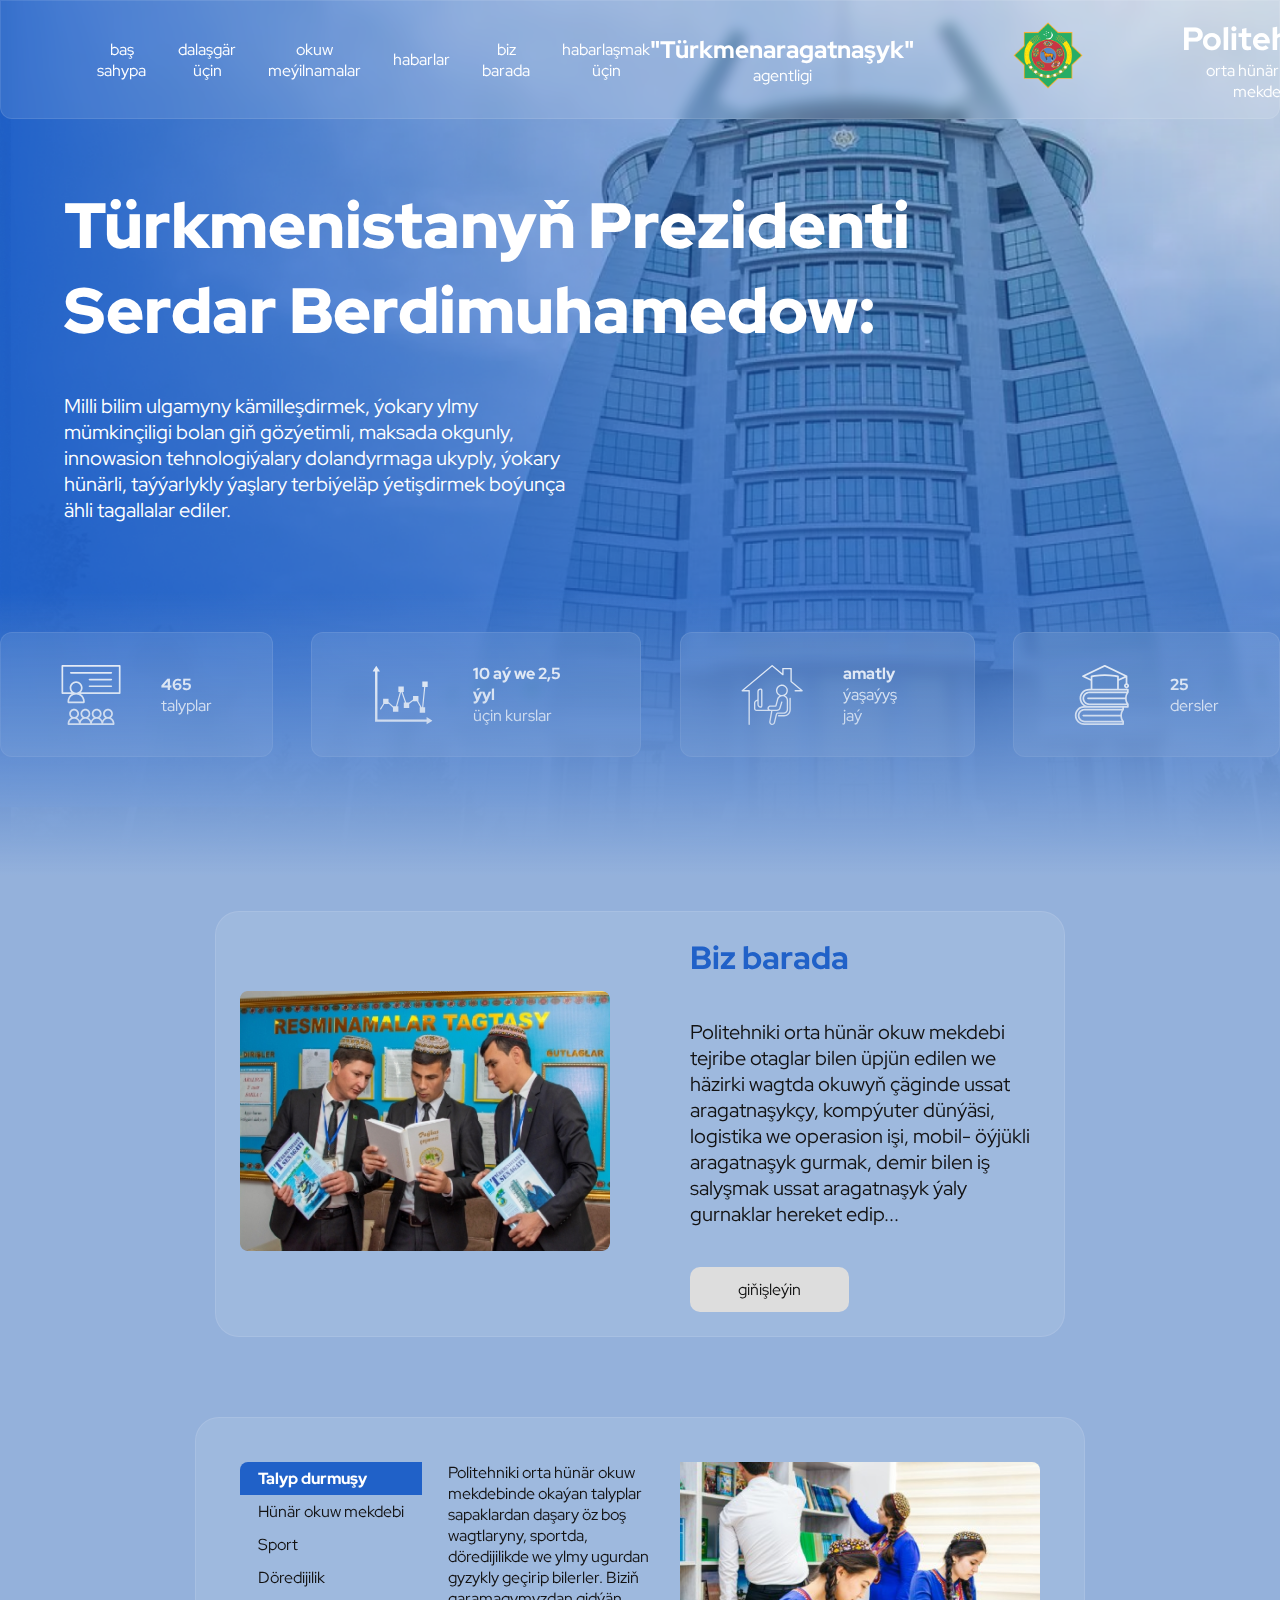
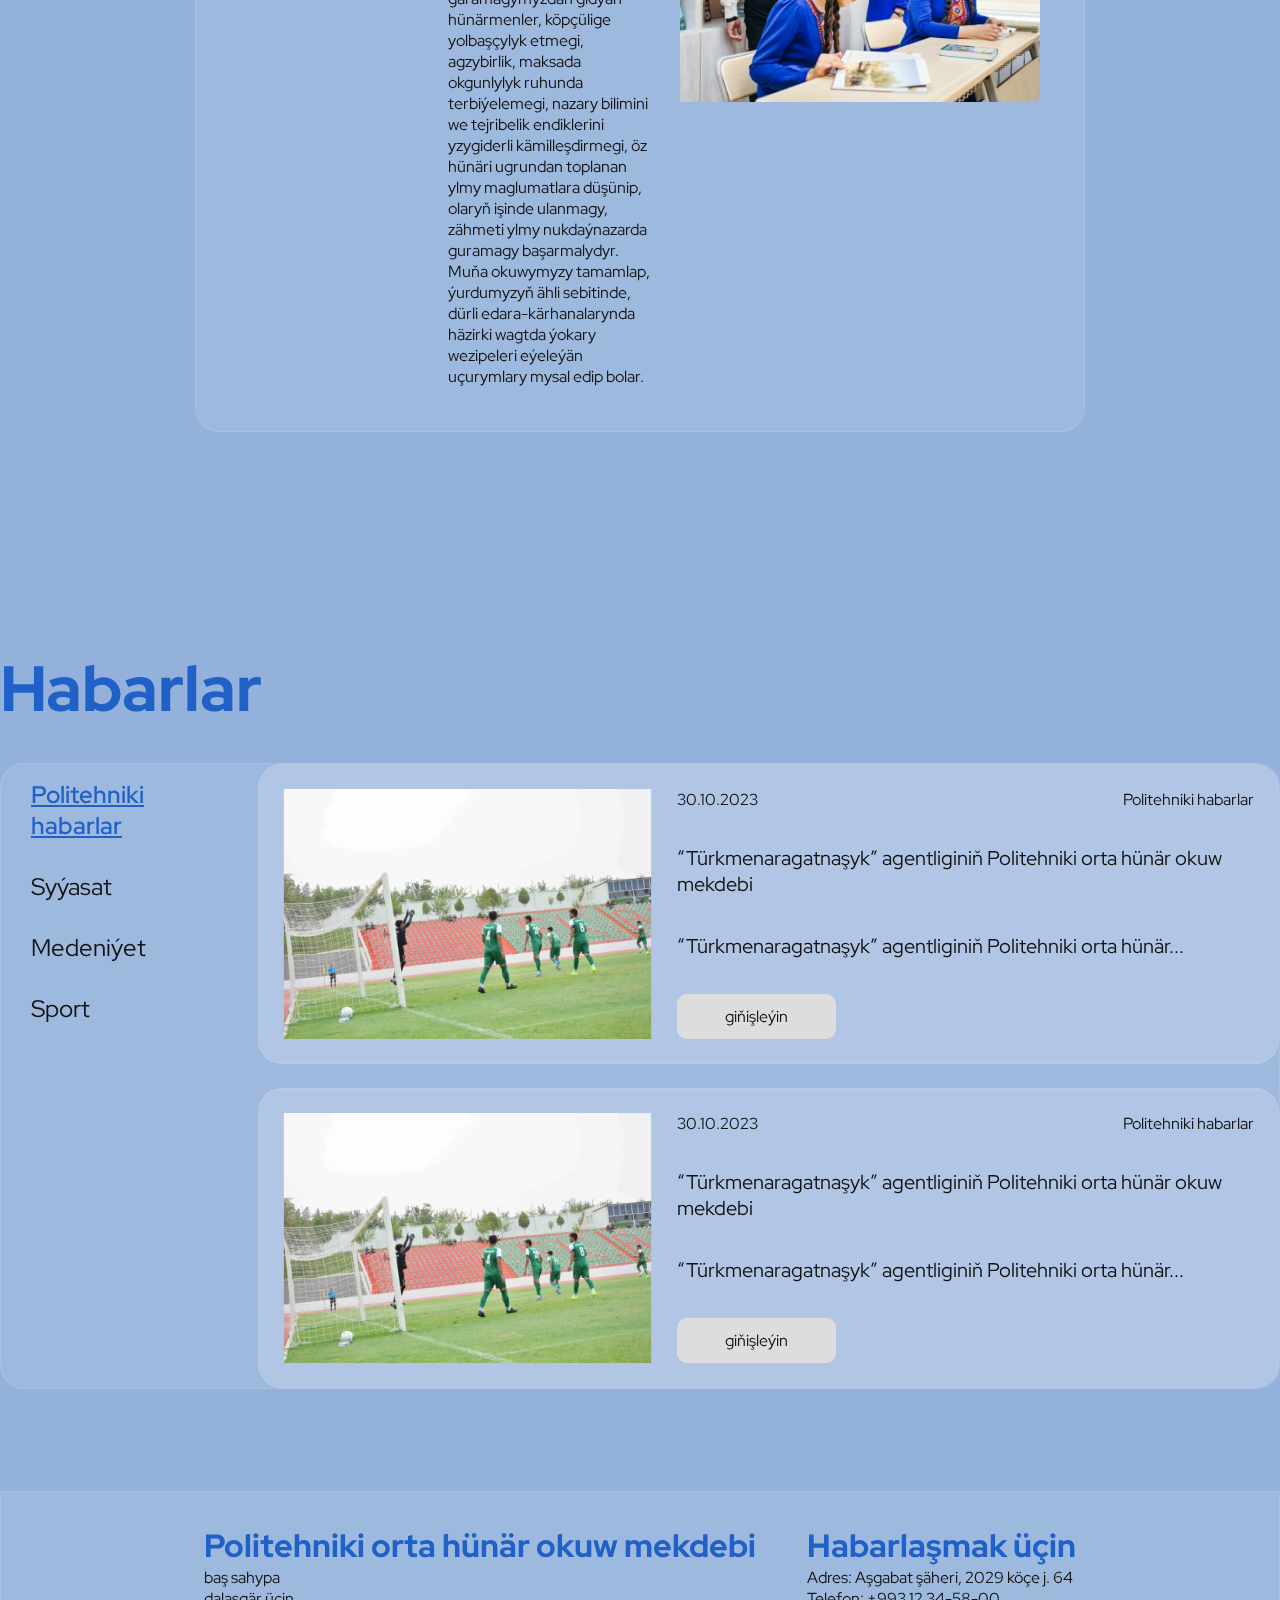
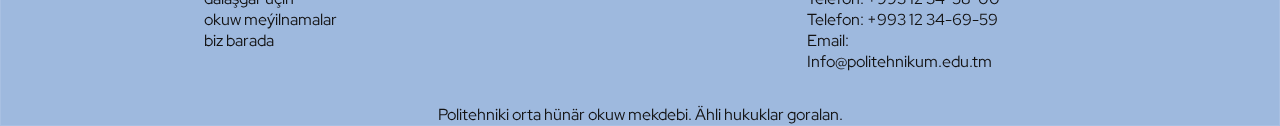
==== index.html @ 65b20e14 "initial commmit" ====
<!DOCTYPE html>
<html lang="en">
<head>
    <meta charset="UTF-8">
    <meta name="viewport" content="width=device-width, initial-scale=1.0">
    <title>Home | Politehnik orta okuw mekdebi</title>
    <link rel="stylesheet" href="style.css">
</head>
<body>
    <header>
        <nav>
            <ul class="navlist">
                <li class="navlist-item"><a href="index.html">BAŞ SAHYPA</a></li>
                <li class="navlist-item"><a href="abiturientlar.html">DALAŞGÄR ÜÇIN</a></li>
                <li class="navlist-item"><a href="meyilnamalar.html">OKUW MEÝILNAMALAR</a></li>
                <li class="navlist-item"><a href="habarlar.html">HABARLAR</a></li>
                <li class="navlist-item"><a href="about.html">BIZ BARADA</a></li>
                <li class="navlist-item"><a href="contacts.html">HABARLAŞMAK ÜÇIN</a></li>
            </ul>

            <div class="logo">
                <div class="logo-item">
                    <h2>"Türkmenaragatnaşyk"</h2>
                    <p>agentligi</p>
                </div>
                <div class="logo-item">
                    <img src="img/gerb.png" alt="">
                </div>
                <div class="logo-item">
                        <h1>Politehniki</h1>
                        <p>orta hünär okuw mekdebi</p>
                </div>
            </div>
        </nav>

        <head>
            <div class="content">
                <h1><b>Türkmenistanyň Prezidenti
                    <br>
                    Serdar Berdimuhamedow:</b>
                </h1>
                <p>
                    Milli bilim ulgamyny kämilleşdirmek, ýokary ylmy
                    mümkinçiligi bolan giň gözýetimli, maksada okgunly,
                    innowasion tehnologiýalary dolandyrmaga ukyply, ýokary
                    hünärli, taýýarlykly ýaşlary terbiýeläp ýetişdirmek boýunça
                    ähli tagallalar ediler.
                </p>
            </div>
        </head>

        <section class="some-info">
            <div class="section-items">
                <div class="info-item">
                    <img src="img/education-learning-icon.svg" alt="">
                    <p><b>465</b>
                        <br>
                    talyplar
                    </p>
                </div>
                <div class="info-item">
                    <img src="img/education-chart-icon.svg" alt="">
                    <p><b>10 aý we 2,5 ýyl</b>
                        <br>
                    üçin kurslar
                    </p>
                </div>
                <div class="info-item">
                    <img src="img/homeedu-icon.svg" alt="">
                    <p><b>amatly</b>
                        <br>
                        ýaşaýyş jaý
                    </p>
                </div>
                <div class="info-item">
                    <img src="img/books-icon.svg" alt="">
                    <p><b>25</b>
                        <br>
                        dersler
                    </p>
                </div>
            </div>
        </section>
        
        <div class="transition">

        </div>
    </header>

    <main>
        <div class="container about">
            <div class="slider">
                <img src="img/main/about-slider/about-img.png" alt="">
            </div>

            <div class="about-content">
                <h1>Biz barada</h1>
                <p>Politehniki orta hünär okuw mekdebi tejribe otaglar bilen üpjün edilen we häzirki wagtda okuwyň çäginde ussat aragatnaşykçy, kompýuter dünýäsi, logistika we operasion işi, mobil- öýjükli aragatnaşyk gurmak, demir bilen iş salyşmak ussat aragatnaşyk ýaly gurnaklar hereket edip...</p>
                <a href="about.html" class="btn">giňişleýin</a>
            </div>
        </div>

        <div class="container">
            <div class="container-content">
                <ul class="list">
                    <li class="list-item selected">Talyp durmuşy</li>
                    <li class="list-item">Hünär okuw mekdebi</li>
                    <li class="list-item">Sport</li>
                    <li class="list-item">Döredijilik</li>
                </ul>
                <p>
                    Politehniki orta hünär okuw mekdebinde okaýan talyplar sapaklardan daşary öz boş wagtlaryny, sportda, döredijilikde we ylmy ugurdan gyzykly geçirip bilerler. Biziň garamagymyzdan gidýän hünärmenler, köpçülige yolbaşçylyk etmegi, agzybirlik, maksada okgunlylyk ruhunda terbiýelemegi, nazary bilimini we tejribelik endiklerini yzygiderli kämilleşdirmegi, öz hünäri ugrundan toplanan ylmy maglumatlara düşünip, olaryň işinde ulanmagy, zähmeti ylmy nukdaýnazarda guramagy başarmalydyr. Muňa okuwymyzy tamamlap, ýurdumyzyň ähli sebitinde, dürli edara-kärhanalarynda häzirki wagtda ýokary wezipeleri eýeleýän uçurymlary mysal edip bolar.
                </p>
                <div class="slider">
                    <img src="img/main/img.png" alt="">
                </div>
            </div>
        </div>

        <div class="news">
            <h1>Habarlar</h1>
            <div class="news-container">
                <ul class="news-list">
                    <li class="news-list-item selected">Politehniki habarlar</li>
                    <li class="news-list-item">Syýasat</li>
                    <li class="news-list-item">Medeniýet</li>
                    <li class="news-list-item">Sport</li>
                </ul>
                <div class="last-news">
                    <div class="news-item">
                        <div class="inside-news-item">
                            <img src="img/main/news/turkmenaragatnasyk-agentliginin-politehniki-orta-hunar-okuw-mekdebi.jpg" alt="">
                            <div class="news-content">
                                <div class="subtitle">
                                    <p>30.10.2023</p>
                                    <p>Politehniki habarlar</p>
                                </div>
                                <p>“Türkmenaragatnaşyk” agentliginiň Politehniki
                                    orta hünär okuw mekdebi</p>
                                <p>“Türkmenaragatnaşyk” agentliginiň Politehniki orta hünär...</p>
                                <a href="habarlar.html" class="btn">giňişleýin</a>
                            </div>
                        </div>
                    </div>

                    <div class="news-item">
                        <div class="inside-news-item">
                            <img src="img/main/news/turkmenaragatnasyk-agentliginin-politehniki-orta-hunar-okuw-mekdebi.jpg" alt="">
                            <div class="news-content">
                                <div class="subtitle">
                                    <p>30.10.2023</p>
                                    <p>Politehniki habarlar</p>
                                </div>
                                <p>“Türkmenaragatnaşyk” agentliginiň Politehniki
                                    orta hünär okuw mekdebi</p>
                                <p>“Türkmenaragatnaşyk” agentliginiň Politehniki orta hünär...</p>
                                <a href="habarlar.html" class="btn">giňişleýin</a>
                            </div>
                        </div>
                    </div>
                </div>
            </div>
        </div>
    </main>

    <footer class="footer">
        <div class="footer-columns">
            <div class="column">
                <h1>Politehniki orta hünär okuw mekdebi</h1>
                <ul class="footer-list">
                    <li class="footer-list-item"><a href="index.html">Baş sahypa</a></li>
                    <li class="footer-list-item"><a href="abiturientlar.html">Dalaşgär üçin</a></li>
                    <li class="footer-list-item"><a href="meyilnamalar.html">Okuw meýilnamalar</a></li>
                    <li class="footer-list-item"><a href="about.html">Biz barada</a></li>
                </ul>
            </div>

            <div class="column">
                <h1>Habarlaşmak üçin</h1>
                <ul class="footer-list">
                    <li class="footer-list-item">Adres: Aşgabat şäheri, 2029 köçe j. 64</li>
                    <li class="footer-list-item">Telefon: +993 12 34-58-00</li>
                    <li class="footer-list-item">Telefon: +993 12 34-69-59</li>
                    <li class="footer-list-item">Email: </li>
                    <li class="footer-list-item">Info@politehnikum.edu.tm</li>
                </ul>
            </div>
        </div>
        <section class="bottom"><p>Politehniki orta hünär okuw mekdebi. Ähli hukuklar goralan.</p></section>
    </footer>
</body>
</html>
---- style.css ----
@font-face {
   font-family: 'Red Hat Display';
   src: url(font/RedHatDisplay-VariableFont_wght.ttf);
}

:root {
    /* colors */
    --blue: #2061C8;
    --dark: #121212;

    --border-rad: 8px;
    /* transition */
    --trnz: .2s;
    /* box-shadow */
    --shadow: 0 0 10px 0 rgba(0, 0, 0, 0.25);
    /* container settings*/
    --border: 1px solid rgba(255, 255, 255, 0.10);
    --bg-color: rgba(255, 255, 255, 0.10);
    --bd-filter: blur(6.199999809265137px);
    
}

* {
    margin: 0;
    padding: 0;
    box-sizing: border-box;
    font-family: 'Red Hat Display';
    color: #fff;
}

body {
    background: linear-gradient(180deg, #2061C8 34.38%, #94B1DB 66.67%);;
}

header {
    background-image: url('img/bg.png');
    background-repeat: no-repeat;
    background-position: 105% -5%;
    background-size: contain;
    position: relative;
}

.transition {
    top: 80%;
    width: 100%;
    height: 12vw;
}

header::after {
    content: "";
    position: absolute;
    bottom: 0;
    width: 100%;
    height: 20rem;
    background: linear-gradient(180deg, rgba(18, 86, 195, 0), #94B1DB 88.85%);
}

/* NAV */
nav {
    text-align: center;
    padding: 0 4rem;

    display: flex;
    justify-content: space-between;

    border-radius: 0px 0px 12px 12px;
    border: var(--border);
    background: var(--bg-color);
    backdrop-filter: var(--bd-filter);
}

.navlist {
    list-style: none;
    display: inherit;
    align-items: center;
}

.navlist-item {
    margin-left: 2rem;
}

a {
    text-align: left;
    text-decoration: none;
    text-transform: lowercase;
    font-size: 1rem;
}

.logo {
    padding: 1rem 0;
    display: inherit;
    align-items: center;
    gap: 7.5vw;
}

.logo-item > img {
    width: 76px;
    height: 76px;
}

.logo-item > p {
    font-size: 1rem;
}

.logo-item > h1 {
    font-size: 2rem;
}

.logo-item > h2 {
    font-size: 1.5rem;
}

/* HEAD */
.content {
    margin-top: 4rem;
    padding: 0 4rem;
}

.content > h1 {
    font-size: 4rem;
}


.content > p {
    font-size: 1.25rem;
    margin-top: 2.5rem;
    max-width: 31.5rem;
}

/* HEAD SECTION */
.some-info {
    margin-top: clamp(1rem, 10 * (1vw + 1vh) / 2, 16.5rem);
}

.section-items {
    align-self: center;
    display: flex;
    margin: 0 auto;
    gap: 3vw;
    max-width: fit-content;
}

.info-item {
    display: flex;

    padding: 30px 60px;
    justify-content: center;
    align-items: center;
    gap: 2.5rem;

    border-radius: 12px;
    border: var(--border);
    background: var(--bg-color);
    backdrop-filter: var(--bd-filter);
}

/* MAIN */
main * {
    color: var(--dark);
}
main {
    display: flex;

    flex-direction: column;
    align-items: center;

    background-color: #94B1DB;
}
main > img {
    max-width: 360px;
    border-radius: var(--border-rad);
}

/* container settings */

.container {
    box-sizing: content-box;
    display: flex;
    padding: 2.75rem;
    border-radius: 24px;
    border: var(--border);
    background: var(--bg-color);
    backdrop-filter: var(--bd-filter);
    margin: 5em auto;
    max-width: 62.5vw;
}

.container.about {
    gap: 5rem;
}

.about-content {
    display: flex;
    flex-direction: column;
    justify-content: space-between;
}

.about-content > h1{
    font-size: 2rem;
    font-weight: bold;

    color: var(--blue);
}

.about-content > p {
    font-size: 1.25rem;
}

.btn {
    padding: 0.75rem 3rem;
    color: var(--dark);
    background-color: #DDDDDD;
    max-width: max-content;
    border-radius: 10px;
    transition: var(--trnz);
}

.btn:hover {
    background-color: #fff;
    box-shadow: var(--shadow);
}

.btn:active {
    box-shadow: var(--shadow) inset;
}

.container-content {
    display: flex;
    gap: 2vw;
}

.list {
    list-style: none;
    border-radius: var(--border-rad);
}

.list-item {
    padding: .375rem 1.125rem;
    text-wrap: nowrap;
    transition: var(--trnz);
    cursor: pointer;
}

.list-item:hover {
    background-color: hsla(0, 0%, 100%, 0.2);
}

.list-item:first-child {
    border-radius: var(--border-rad) 0 0 0;
}

.list-item.selected {
    color: #fff;
    background-color: var(--blue);
    font-weight: 700;
}

.slider > img {
    border-radius: 0 var(--border-rad) var(--border-rad) 0;
}

/* NEWS */
.news {
    margin-top: 10.5vw;
}

.news > h1 {
    font-size: 4rem;
    font-weight: 700;
    color: var(--blue);
}

.news-container {
    margin-top: 2rem;
    display: flex;

    border-radius: 24px;
    border: var(--border);
    background: var(--bg-color);
    backdrop-filter: var(--bd-filter);
}

.news-list {
    list-style: none;
}

.news-list-item {
    font-size: 1.5rem;
    padding: 15px 30px;
    transition: var(--trnz);
    cursor: pointer;
}

.news-item:first-child {
    margin-bottom: 1.5rem;
}

.news-list-item:hover {
    font-weight: 500;
    text-decoration: underline;
}

.news-list-item.selected {
    font-weight: 600;
    color: var(--blue);
    text-decoration: underline;
}

.inside-news-item {
    display: flex;
    padding: 1.5rem;
    gap: 2vw;

    border-radius: 24px;
    border: var(--border);
    background: var(--bg-color);
    backdrop-filter: var(--bd-filter);
}

.news-content {
    display: flex;
    flex-direction: column;
    justify-content: space-between;
    font-size: 1.25rem;
}

.subtitle {
    font-size: 1rem;
    display: flex;
    justify-content: space-between;
}

/* FOOTER */
.footer {
    color: var(--dark);
    margin-top: 8vw;
    display: flex;
    flex-direction: column;

    background: var(--bg-color);
    border: var(--border);
    backdrop-filter: var(--bd-filter);
}

.footer-columns {
    align-self: center;
    display: flex;
    margin: 2rem auto;
    gap: 4vw;
}

.footer-columns > .column > h1 {
    color: var(--blue);
    font-size: 2rem;
    font-weight: bold;
}

.footer-list {
    list-style: none;
}

.footer-list-item > a:hover {
    font-weight: bold;
    color: #fff;
}

.footer-list-item, .footer-list-item > a {
    color: var(--dark);
}

.bottom {
    align-self: center;
}

.bottom > p {
    color: var(--dark);
}

/* mutual settings */
main > h1 {
    margin-top: 8rem;

    font-size: 2rem;
    font-weight: bold;
    color: var(--blue);
}

main > .content {
    display: flex;
    padding: 0;
    justify-content: space-between;
    gap: 14.7vw;
    margin: 4rem;
}


/* fast link */
.fast-links {
    padding: 10px;
    height: fit-content;

    background: var(--bg-color);
    border: var(--border);
    backdrop-filter: var(--bd-filter);
    border-radius: 12px;
}

.fast-links > .list > .list-item:first-child {
    border-radius: var(--border-rad) var(--border-rad) 0 0;
}

.fast-links > .list > .list-item:last-child {
    border-radius: 0 0 var(--border-rad) var(--border-rad);
}

/* info */
.info {
    display: flex;
    flex-direction: column;
    gap: 2.5rem;
}

.info > .container {
    margin: 0;
    flex-direction: column;
    gap: 1.5rem;
}

.container > h2 {
    font-size: 2rem;
    font-weight: 700;
}

.container > h3 {
    font-size: 1.25rem;
    font-weight: 700;
}

.container > p {
    font-size: 1.25rem;
}

.content-list {
    display: flex;
    flex-direction: column;
    gap: 1.25rem;
}

.content-list > li {
    margin-left: 3rem;
}

/* MEYILNAMA */
.meyilnama.container {
    max-width: 93.3vw;
    gap: 2vw;
    margin: 4rem 4rem 0;
}

section.container {
    padding: 22px;
}

.section-head {
    display: flex;
    justify-content: space-between;
}

.change-btn {
    text-align: center;
    flex-grow: 1;
    padding: 10px 24px;
    transition: var(--trnz);
}

.change-btn:hover {
    background-color: hsla(0, 0%, 100%, 0.3);
}

.change-btn:first-child {
    border-radius: var(--border-rad) 0 0 0;
}

.change-btn:last-child {
    border-radius: 0 var(--border-rad) 0 0;
}

.change-btn.selected {
    background-color: var(--blue);
}

.change-btn.selected > .tab {
    font-weight: 700;
    color: #fff;
}

.tab {
    font-size: 2rem;
}

.dropdown {
    padding: 10px 24px;
    display: flex;
    justify-content: space-between;
    align-items: center;
    gap: 1.5rem;
    cursor: pointer;
    transition: var(--trnz);
}

.dropdown:hover {
    background: hsla(0, 0%, 100%, 0.3);
}

.dd {
    text-transform: none;
    font-size: 2rem;
}

/* HABRLAR */
.habarlar {
    border-radius: var(--border-rad);
    margin-top: 2rem;
    width: 93vw;

    background: var(--bg-color);
    border: var(--border);
    backdrop-filter: var(--bd-filter);
}

.habarlar > .news-list {
    display: flex;
    background: var(--bg-color);

}

.habarlar > ul > li {
    text-align: center;
    flex: 1;
    font-size: 2rem;
    font-weight: 400;
}

.habarlar > ul > li:last-child {
    border-radius: 0 var(--border-rad) 0 0;
}

.habarlar > .list-item.selected {
    font-weight: 400;
}

.habarlar .inside-news-item {
    width: max-content;
    margin: 2rem auto;
}

/* ABOUT */
.main.container {
    display: flex;
    flex-direction: column;
    border-radius: 44px;
}

.about {
    border-radius: 24px;
    margin: 44px 0 0 0;
    padding: 1.5rem;
    align-items: center;
}

.about:first-child {
    margin: 0;
}

.about > p {
    font-size: 1.25rem;
}

.about > .about-content {
    gap: 2.5rem;
}

.about-content > h2 {
    font-size: 2rem;
    font-weight: 700;
}

.about-list {
    display: flex;
    flex-direction: column;
    gap: 1rem;
    font-size: 1.25rem;
    margin-left: 2rem;
}

/* CONTACTS */
.map {
    padding: 22px;
}
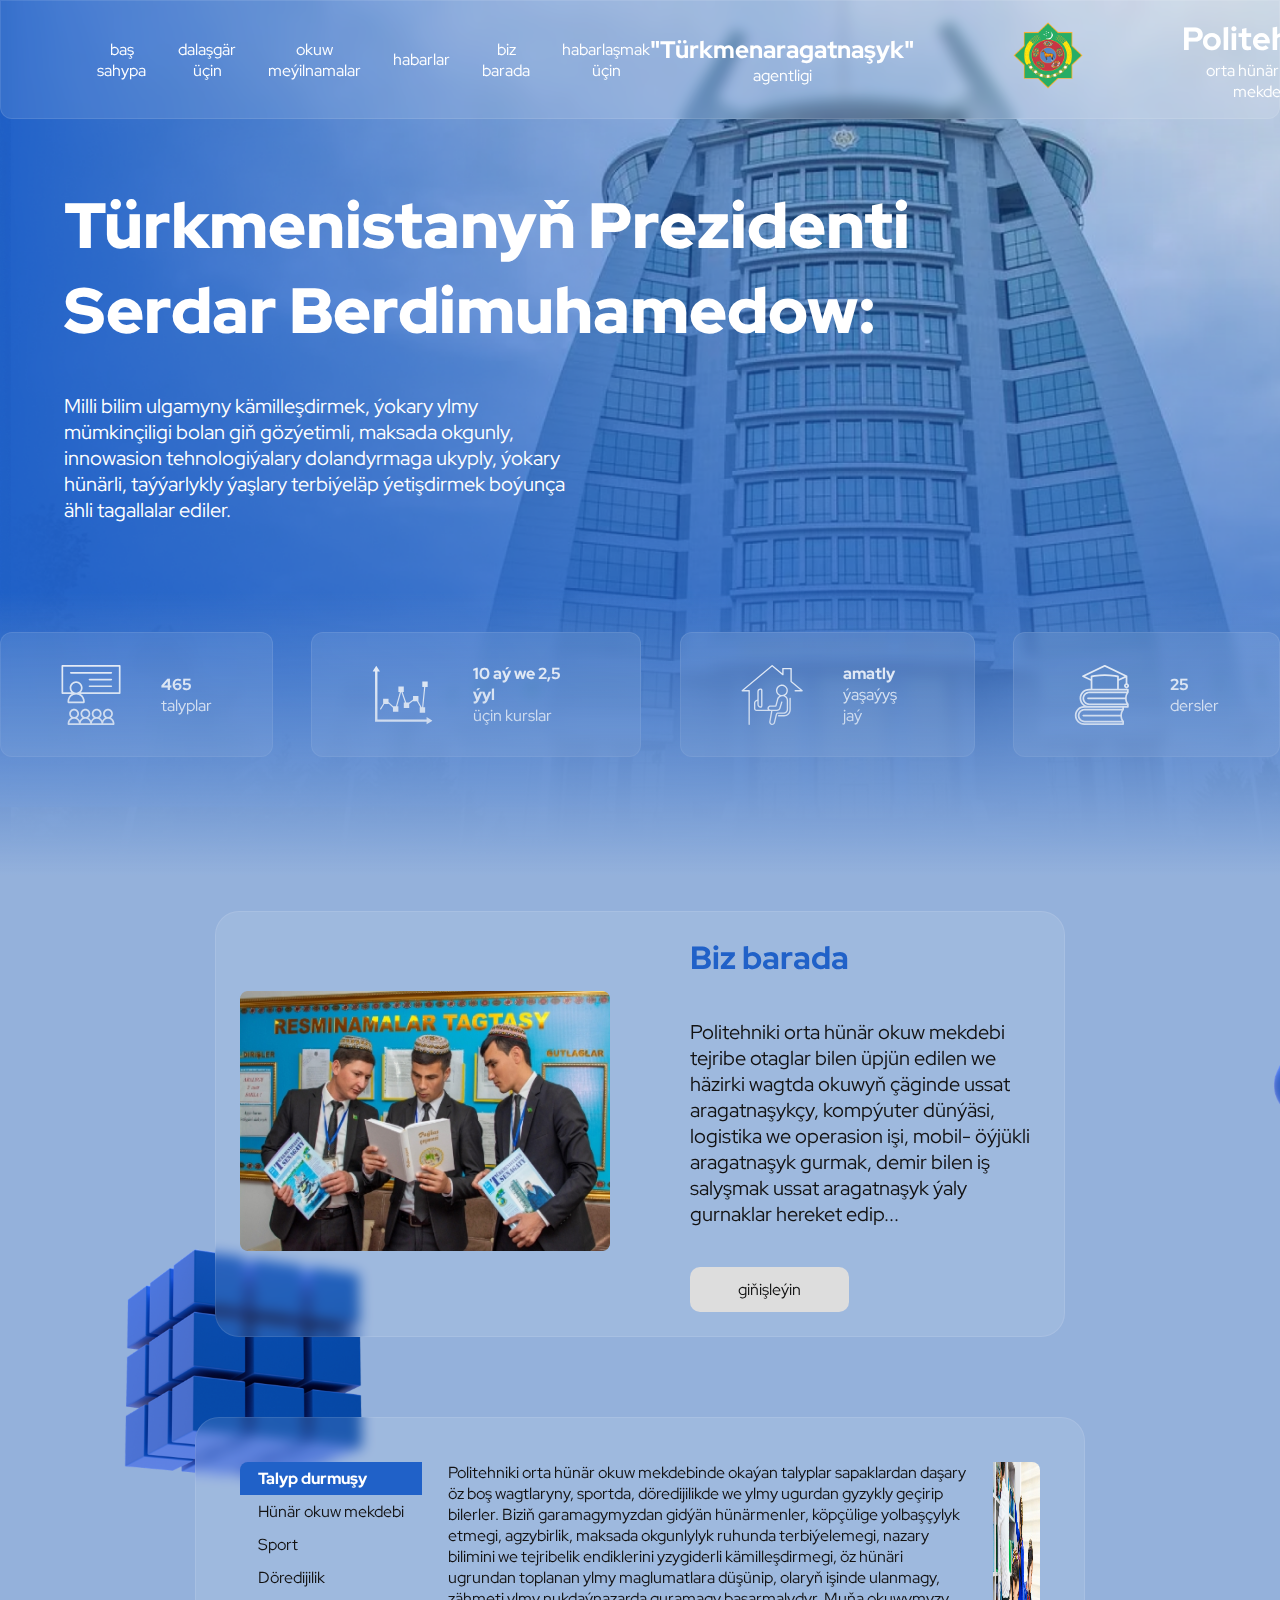
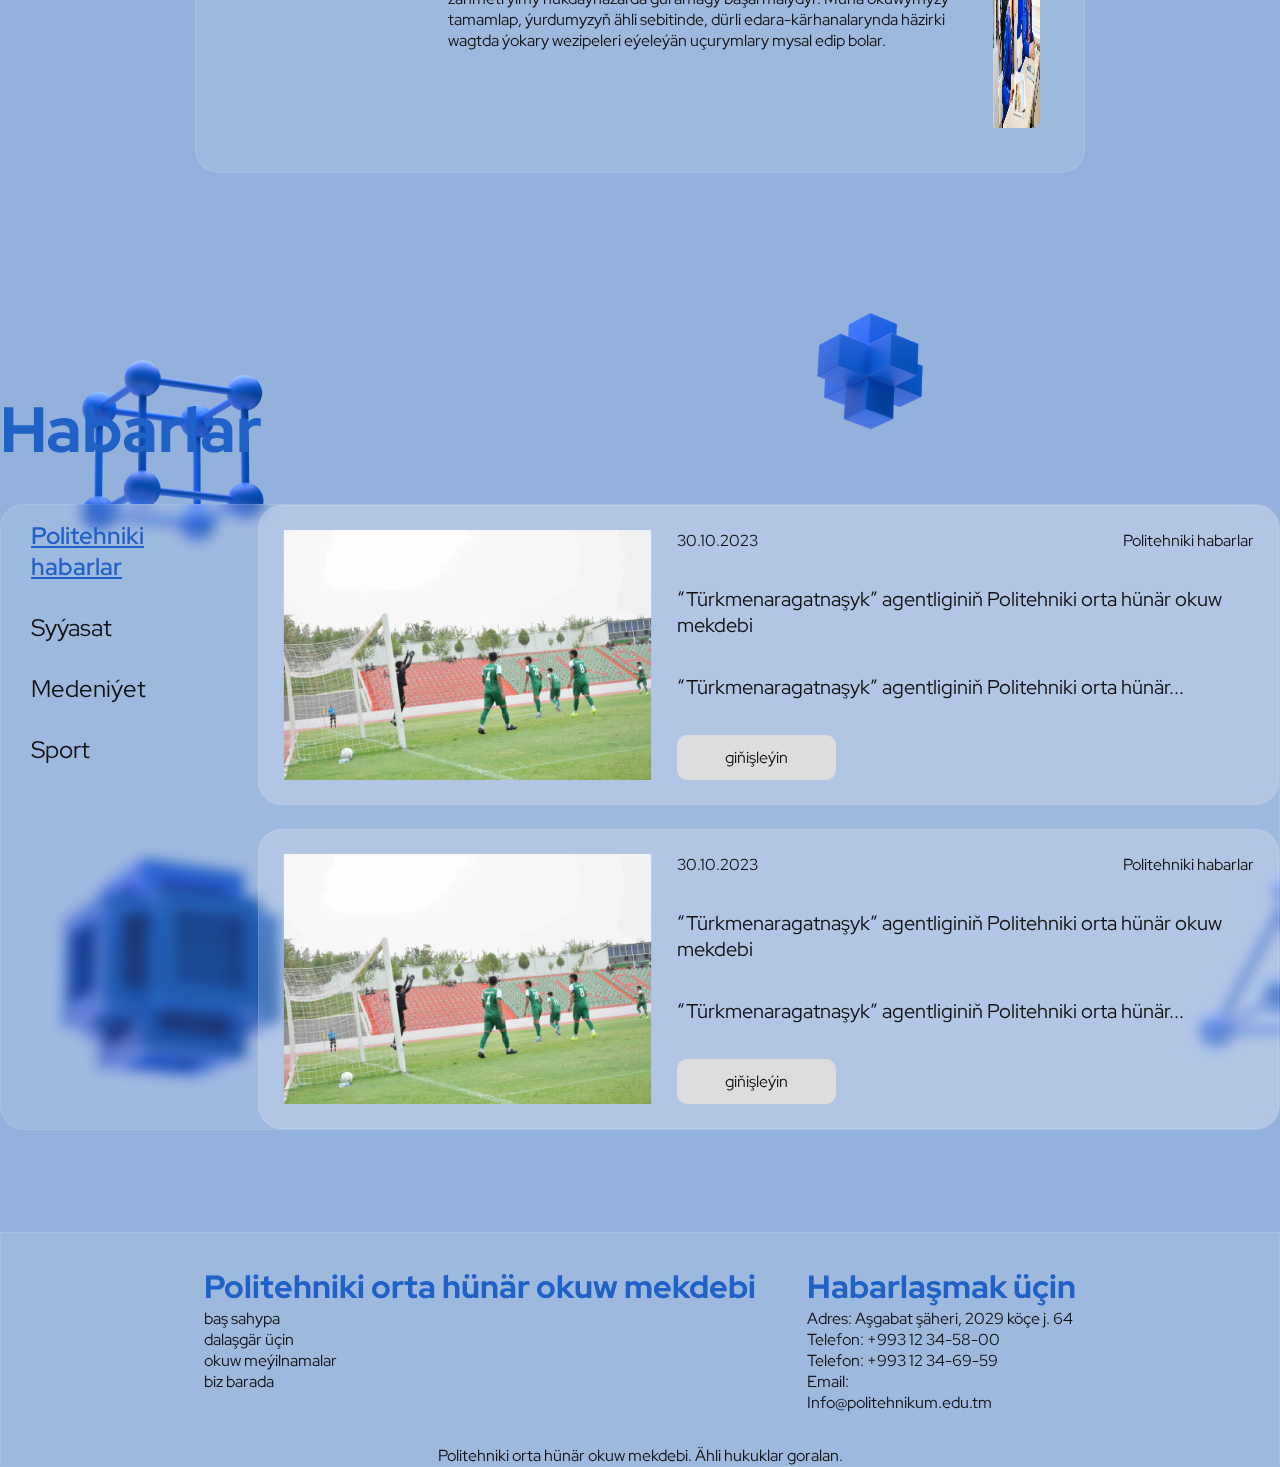
==== commit 2ba54422: "almost done" ====
--- a/index.html
+++ b/index.html
@@ -5,12 +5,25 @@
     <meta name="viewport" content="width=device-width, initial-scale=1.0">
     <title>Home | Politehnik orta okuw mekdebi</title>
     <link rel="stylesheet" href="style.css">
+    <!-- Swiper css -->
+    <link rel="stylesheet" href="swiper/swiper-bundle.css">
 </head>
 <body>
+
+    <div class="bg-shapes">
+        <span class="floating block" style="top: 900px; left: 1200px; animation-delay: -4.5s;"><img src="img/bg-shapes/Block_8x8x8_Super_Rounded.png" alt=""></span>
+        <span class="floating matrix" style="top: 1200px; left: 70px;"><img src="img/bg-shapes/Block_Matrix_x3.png" alt=""></span>
+        <span class="floating cage" style="top: 1650px; left: 1300px; animation-delay: -2s;"><img src="img/bg-shapes/Block_Cage.png" alt=""></span>
+        <span class="floating cross" style="top: 1800px; left: 700px; animation-delay: -6s;"><img src="img/bg-shapes/Block_Cross_3D.png" alt=""></span>
+        <span class="floating atom-cube" style="top: 1900px; animation-delay: -3s;"><img src="img/bg-shapes/Atom_Cube.png" alt=""></span>
+        <span class="floating atom-tetra" style="top: 2400px; left: 1120px; animation-delay: -8s;"><img src="img/bg-shapes/Atom_Tetra.png" alt=""></span>
+        <span class="floating fractal" style="top: 2400px; animation-delay: -12s;"><img src="img/bg-shapes/Fractal_Cube.png" alt=""></span>
+    </div>
+
     <header>
         <nav>
             <ul class="navlist">
-                <li class="navlist-item"><a href="index.html">BAŞ SAHYPA</a></li>
+                <li class="navlist-item"><a href="index.html" class="selected">BAŞ SAHYPA</a></li>
                 <li class="navlist-item"><a href="abiturientlar.html">DALAŞGÄR ÜÇIN</a></li>
                 <li class="navlist-item"><a href="meyilnamalar.html">OKUW MEÝILNAMALAR</a></li>
                 <li class="navlist-item"><a href="habarlar.html">HABARLAR</a></li>
@@ -58,21 +71,21 @@
                     talyplar
                     </p>
                 </div>
-                <div class="info-item">
+                <div class="info-item" style="animation-delay: 2s;">
                     <img src="img/education-chart-icon.svg" alt="">
                     <p><b>10 aý we 2,5 ýyl</b>
                         <br>
                     üçin kurslar
                     </p>
                 </div>
-                <div class="info-item">
+                <div class="info-item" style="animation-delay: 4s;">
                     <img src="img/homeedu-icon.svg" alt="">
                     <p><b>amatly</b>
                         <br>
                         ýaşaýyş jaý
                     </p>
                 </div>
-                <div class="info-item">
+                <div class="info-item" style="animation-delay: 6s;">
                     <img src="img/books-icon.svg" alt="">
                     <p><b>25</b>
                         <br>
@@ -111,8 +124,13 @@
                 <p>
                     Politehniki orta hünär okuw mekdebinde okaýan talyplar sapaklardan daşary öz boş wagtlaryny, sportda, döredijilikde we ylmy ugurdan gyzykly geçirip bilerler. Biziň garamagymyzdan gidýän hünärmenler, köpçülige yolbaşçylyk etmegi, agzybirlik, maksada okgunlylyk ruhunda terbiýelemegi, nazary bilimini we tejribelik endiklerini yzygiderli kämilleşdirmegi, öz hünäri ugrundan toplanan ylmy maglumatlara düşünip, olaryň işinde ulanmagy, zähmeti ylmy nukdaýnazarda guramagy başarmalydyr. Muňa okuwymyzy tamamlap, ýurdumyzyň ähli sebitinde, dürli edara-kärhanalarynda häzirki wagtda ýokary wezipeleri eýeleýän uçurymlary mysal edip bolar.
                 </p>
-                <div class="slider">
-                    <img src="img/main/img.png" alt="">
+
+                <div class="swiper">
+                    <div class="swiper-wrapper">
+                        <img class="swiper-slide image-item" src="img/main/talyp/talyp.jpg" alt="img2">
+                        <img class="swiper-slide image-item" src="img/main/talyp/talyp2.jpg" alt="img3">
+                        <img class="swiper-slide image-item" src="img/main/talyp/talyp3.jpg" alt="img4">
+                    </div>
                 </div>
             </div>
         </div>
@@ -188,5 +206,56 @@
         </div>
         <section class="bottom"><p>Politehniki orta hünär okuw mekdebi. Ähli hukuklar goralan.</p></section>
     </footer>
+
+    <script>
+    
+    const theme = document.getElementsByClassName('container-content')[0].getElementsByClassName('list-item');
+    let selectedItem = document.getElementsByClassName('container-content')[0].getElementsByClassName('selected')[0];
+
+    for (let item of theme) {
+        item.addEventListener('click', (e) => {
+            selectedItem.classList.toggle('selected');
+            selectedItem = item;
+            item.classList.toggle('selected');
+        })
+    }
+
+    </script>
+
+<script>
+    
+    const section = document.getElementsByClassName('news-container')[0].getElementsByClassName('news-list-item');
+    let newsTheme = document.getElementsByClassName('news-container')[0].getElementsByClassName('selected')[0];
+
+    for (let item of section) {
+        item.addEventListener('click', (e) => {
+            newsTheme.classList.toggle('selected');
+            newsTheme = item;
+            item.classList.toggle('selected');
+        })
+    }
+
+    </script>
+
+    <!-- Swiper -->
+    <script src="swiper/swiper-bundle.js"></script>
+    <script>
+        const swiper = new Swiper('.swiper', {
+        // Optional parameters
+        direction: 'horizontal',
+        loop: true,
+
+        // If we need pagination
+        pagination: {
+            el: '.swiper-pagination',
+        },
+        
+        // And if we need scrollbar
+        scrollbar: {
+            el: '.swiper-scrollbar',
+        },
+        });
+  </script>
+
 </body>
 </html>--- a/style.css
+++ b/style.css
@@ -17,7 +17,6 @@
     --border: 1px solid rgba(255, 255, 255, 0.10);
     --bg-color: rgba(255, 255, 255, 0.10);
     --bd-filter: blur(6.199999809265137px);
-    
 }
 
 * {
@@ -29,7 +28,48 @@
 }
 
 body {
-    background: linear-gradient(180deg, #2061C8 34.38%, #94B1DB 66.67%);;
+    background: #94B1DB;
+    position: relative;
+}
+
+/* BG-SHAPES */
+.bg-shapes {
+    width: 100%;
+    height: 100%;
+    position: relative;
+    z-index: -1;
+    
+    left: 50%;
+    transform: translateX(-50%);
+}
+
+.floating {
+    position: absolute;
+    animation-name: floating;
+    -webkit-animation-name: floating;
+    animation-duration: 10s;
+    -webkit-animation-duration: 10s;
+    animation-iteration-count: infinite;
+    -webkit-animation-iteration-count: infinite;
+}
+
+@media only screen and (max-width: 1750px) {
+    .floating > img{
+        width: 350px;
+        height: 350px;
+    }
+}
+
+@keyframes floating {
+    0% {
+        transform: translateY(0%) rotate(-5deg);
+    }
+    50% {
+        transform: translateY(35%) rotate(5deg);
+    }
+    100% {
+        transform: translateY(0%) rotate(-5deg);
+    }
 }
 
 header {
@@ -38,6 +78,7 @@
     background-position: 105% -5%;
     background-size: contain;
     position: relative;
+    background-color: var(--blue);
 }
 
 .transition {
@@ -84,6 +125,51 @@
     text-decoration: none;
     text-transform: lowercase;
     font-size: 1rem;
+
+    position: relative;
+}
+
+.navlist-item > a::after {
+    content: ' ';
+    position: absolute;
+    left: 0;
+    bottom: -6px;
+    width: 100%;
+    height: 3px;
+    background-color: #fff;
+    border-radius: 5px;
+    transform-origin: right;
+    transform: scale(0);
+    transition: transform .5s;
+}
+
+.navlist-item > a.selected::after {
+    animation-name: nav-selected;
+    animation-iteration-count: infinite;
+    animation-duration: 2s;
+}
+
+.navlist-item > a:hover::after {
+    transform-origin: left;
+    transform: scaleX(1);
+}
+
+@keyframes nav-selected {
+    0% {
+        transform: scaleX(1);
+        width: 20%;
+    }
+
+    50% {
+        transform: scale(1);
+        width: 20%;
+        left: 80%;
+    }
+
+    100% {
+        transform: scale(1);
+        width: 20%;
+    }
 }
 
 .logo {
@@ -152,6 +238,23 @@
     border: var(--border);
     background: var(--bg-color);
     backdrop-filter: var(--bd-filter);
+
+    animation-name: info-anim;
+    animation-duration: 3s;
+
+    transition: var(--trnz);
+}
+
+@keyframes info-anim {
+    0% {
+        transform: translateY(0%);
+    }
+    50% {
+        transform: translateY(-80px);
+    }
+    100% {
+        transform: translateY(0%);
+    }
 }
 
 /* MAIN */
@@ -163,9 +266,8 @@
 
     flex-direction: column;
     align-items: center;
-
-    background-color: #94B1DB;
-}
+}
+
 main > img {
     max-width: 360px;
     border-radius: var(--border-rad);
@@ -255,9 +357,23 @@
     font-weight: 700;
 }
 
-.slider > img {
+.swiper {
+    width: 400px;
+    height: 266px;
+}
+
+.swiper-wrapper {
+    width: 400px;
+    height: 266px;
+}
+
+.swiper-slide {
     border-radius: 0 var(--border-rad) var(--border-rad) 0;
-}
+    width: 400px;
+    height: 266px;
+}
+
+
 
 /* NEWS */
 .news {
@@ -403,6 +519,9 @@
     border: var(--border);
     backdrop-filter: var(--bd-filter);
     border-radius: 12px;
+    position: -webkit-sticky;
+    position: sticky;
+    top: 5%;
 }
 
 .fast-links > .list > .list-item:first-child {
@@ -411,6 +530,15 @@
 
 .fast-links > .list > .list-item:last-child {
     border-radius: 0 0 var(--border-rad) var(--border-rad);
+}
+
+.fast-links > .list > .list-item > a {
+    text-transform: none;
+    display: block;
+}
+
+.fast-links > .list > .list-item.selected > a {
+    color: #fff;
 }
 
 /* info */
@@ -471,6 +599,7 @@
     flex-grow: 1;
     padding: 10px 24px;
     transition: var(--trnz);
+    font-size: 2rem;
 }
 
 .change-btn:hover {
@@ -489,14 +618,11 @@
     background-color: var(--blue);
 }
 
-.change-btn.selected > .tab {
+.change-btn.selected {
     font-weight: 700;
     color: #fff;
 }
 
-.tab {
-    font-size: 2rem;
-}
 
 .dropdown {
     padding: 10px 24px;
@@ -596,4 +722,26 @@
 /* CONTACTS */
 .map {
     padding: 22px;
+}
+
+/* CONTACT */
+.contact-info {
+    display: flex;
+    gap: 2rem;
+    margin: 0 4rem;
+}
+
+.contact.container {
+    flex-direction: column;
+}
+
+.information {
+    display: flex;
+    align-items: center;
+    gap: 1rem;
+    padding: 10px 22px;
+}
+
+.information > p {
+    font-size: 1.5rem;
 }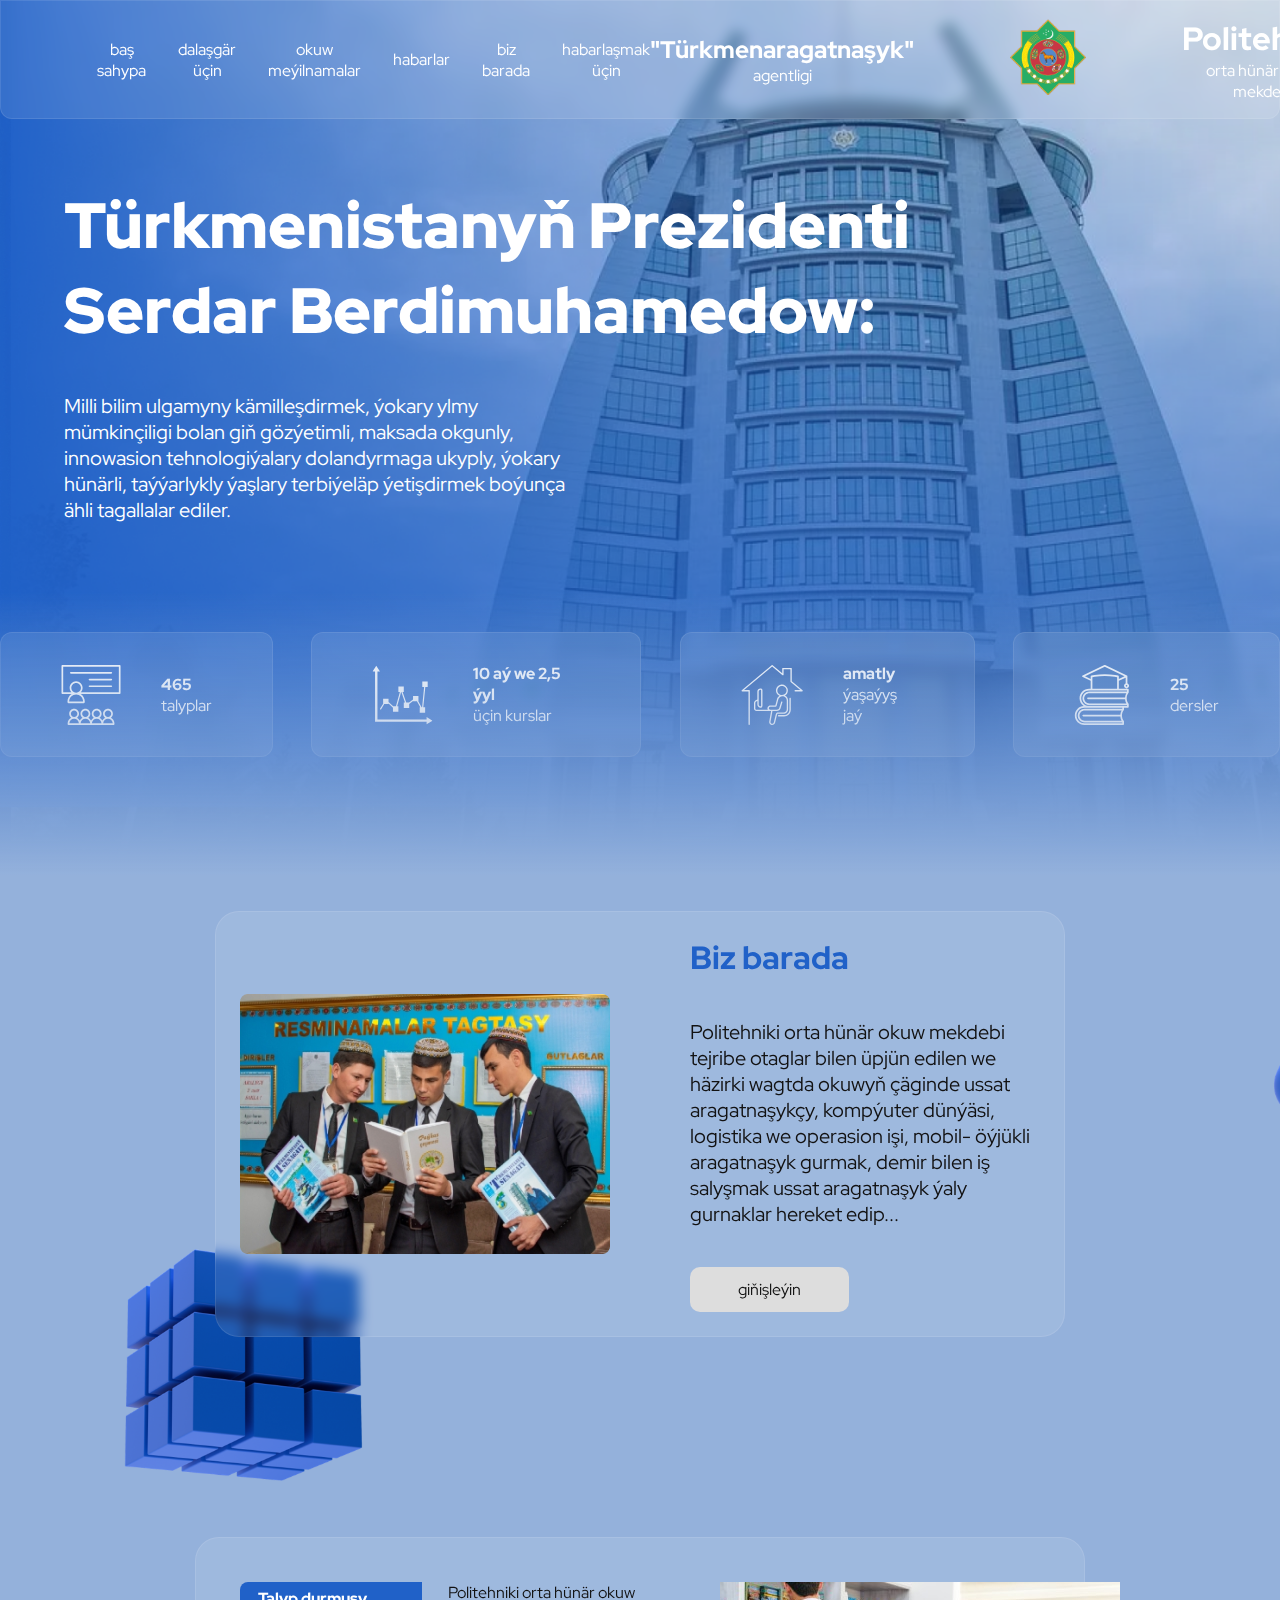
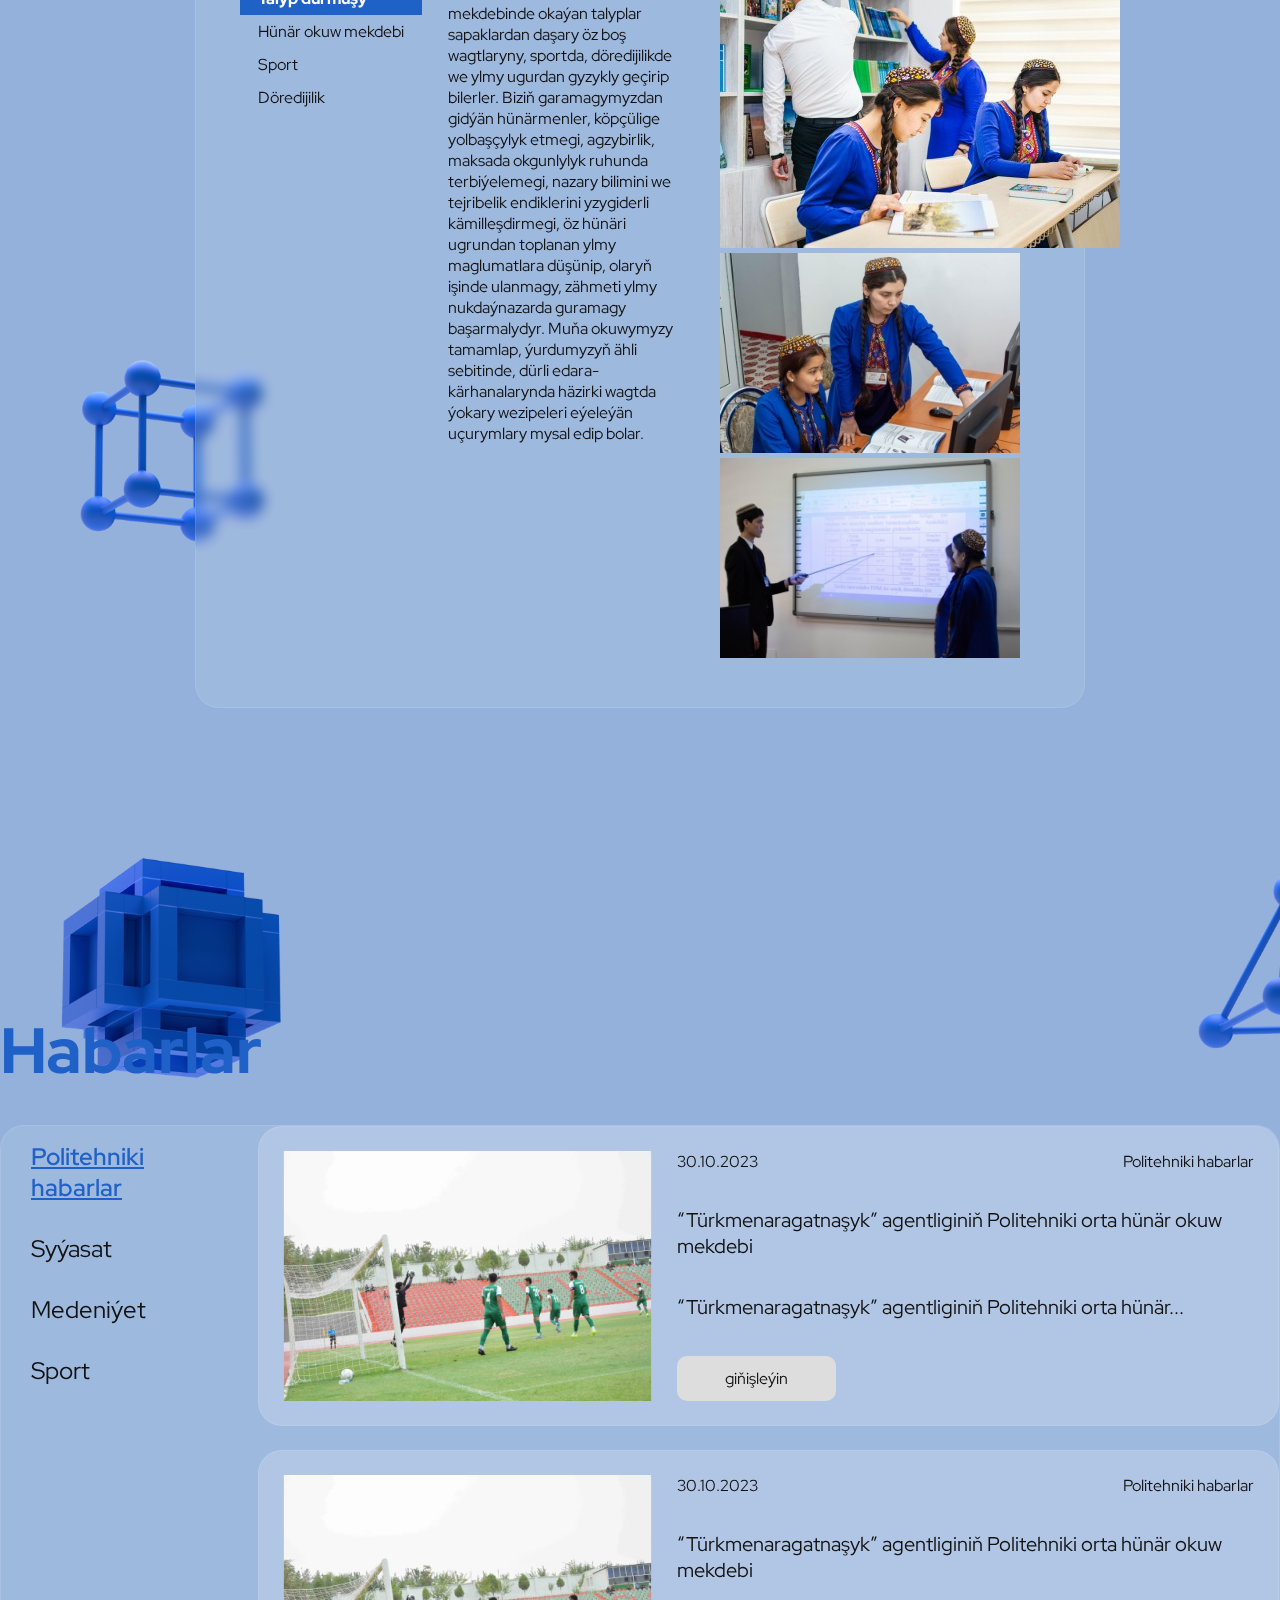
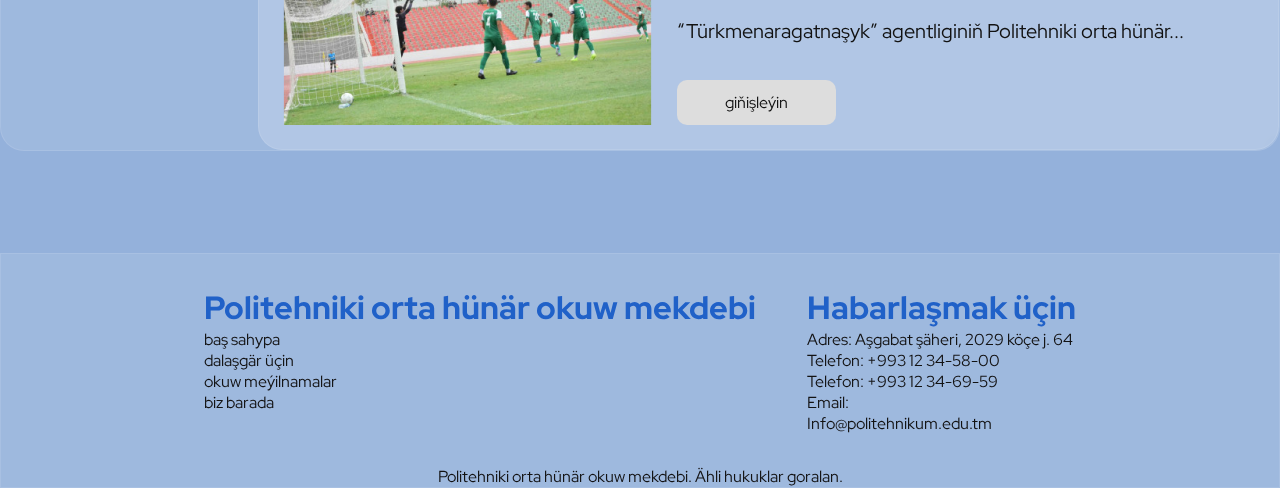
==== commit fbb68048: "changed ta-da-da" ====
--- a/index.html
+++ b/index.html
@@ -4,9 +4,9 @@
     <meta charset="UTF-8">
     <meta name="viewport" content="width=device-width, initial-scale=1.0">
     <title>Home | Politehnik orta okuw mekdebi</title>
+    <!-- Swiper css -->
+    <link rel="stylesheet" href="assets/slick.css">
     <link rel="stylesheet" href="style.css">
-    <!-- Swiper css -->
-    <link rel="stylesheet" href="swiper/swiper-bundle.css">
 </head>
 <body>
 
@@ -20,8 +20,24 @@
         <span class="floating fractal" style="top: 2400px; animation-delay: -12s;"><img src="img/bg-shapes/Fractal_Cube.png" alt=""></span>
     </div>
 
+    <div class="bg-shapes mobile">
+        <span class="floating block" style="top: 800px; left: 200px; animation-delay: -4.5s;"><img src="img/bg-shapes/Block_8x8x8_Super_Rounded.png" alt=""></span>
+        <span class="floating matrix" style="top: 1100px; left: 10px;"><img src="img/bg-shapes/Block_Matrix_x3.png" alt=""></span>
+        <span class="floating cage" style="top: 1400px; left: 150px; animation-delay: -2s;"><img src="img/bg-shapes/Block_Cage.png" alt=""></span>
+        <span class="floating cross" style="top: 1800px; left: 200px; animation-delay: -6s;"><img src="img/bg-shapes/Block_Cross_3D.png" alt=""></span>
+        <span class="floating atom-cube" style="top: 2000px; animation-delay: -3s;"><img src="img/bg-shapes/Atom_Cube.png" alt=""></span>
+        <span class="floating atom-tetra" style="top: 2300px; left: 200px; animation-delay: -8s;"><img src="img/bg-shapes/Atom_Tetra.png" alt=""></span>
+        <span class="floating fractal" style="top: 3400px; animation-delay: -12s;"><img src="img/bg-shapes/Fractal_Cube.png" alt=""></span>
+    </div>
+
     <header>
         <nav>
+            <svg xmlns="http://www.w3.org/2000/svg" width="24" height="20" viewBox="0 0 24 24" fill="none" class="burger" id="burger">
+                <path d="M2 2H26" stroke="#fff" stroke-width="4" stroke-linecap="round"/>
+                <path d="M2 12H26" stroke="#fff" stroke-width="4" stroke-linecap="round"/>
+                <path d="M2 22H26" stroke="#fff" stroke-width="4" stroke-linecap="round"/>
+            </svg>
+
             <ul class="navlist">
                 <li class="navlist-item"><a href="index.html" class="selected">BAŞ SAHYPA</a></li>
                 <li class="navlist-item"><a href="abiturientlar.html">DALAŞGÄR ÜÇIN</a></li>
@@ -30,7 +46,7 @@
                 <li class="navlist-item"><a href="about.html">BIZ BARADA</a></li>
                 <li class="navlist-item"><a href="contacts.html">HABARLAŞMAK ÜÇIN</a></li>
             </ul>
-
+            
             <div class="logo">
                 <div class="logo-item">
                     <h2>"Türkmenaragatnaşyk"</h2>
@@ -44,6 +60,8 @@
                         <p>orta hünär okuw mekdebi</p>
                 </div>
             </div>
+
+            
         </nav>
 
         <head>
@@ -101,10 +119,8 @@
     </header>
 
     <main>
-        <div class="container about">
-            <div class="slider">
-                <img src="img/main/about-slider/about-img.png" alt="">
-            </div>
+        <div class="container about home">
+                <img src="img/main/about-img.png" alt="">
 
             <div class="about-content">
                 <h1>Biz barada</h1>
@@ -116,21 +132,19 @@
         <div class="container">
             <div class="container-content">
                 <ul class="list">
-                    <li class="list-item selected">Talyp durmuşy</li>
-                    <li class="list-item">Hünär okuw mekdebi</li>
-                    <li class="list-item">Sport</li>
-                    <li class="list-item">Döredijilik</li>
-                </ul>
-                <p>
+                    <li class="list-item selected" data-text="Politehniki orta hünär okuw mekdebinde okaýan talyplar sapaklardan daşary öz boş wagtlaryny, sportda, döredijilikde we ylmy ugurdan gyzykly geçirip bilerler. Biziň garamagymyzdan gidýän hünärmenler, köpçülige yolbaşçylyk etmegi, agzybirlik, maksada okgunlylyk ruhunda terbiýelemegi, nazary bilimini we tejribelik endiklerini yzygiderli kämilleşdirmegi, öz hünäri ugrundan toplanan ylmy maglumatlara düşünip, olaryň işinde ulanmagy, zähmeti ylmy nukdaýnazarda guramagy başarmalydyr. Muňa okuwymyzy tamamlap, ýurdumyzyň ähli sebitinde, dürli edara-kärhanalarynda häzirki wagtda ýokary wezipeleri eýeleýän uçurymlary mysal edip bolar.">Talyp durmuşy</li>
+                    <li class="list-item" data-text="Türkmenistanyň Prezidentiniň 2020-nji ýylyň 7-nji fewralyndaky PP-653 belgili Permany we Türkmenistanyň Prezidentiniň 2020-nji ýylyň 7-nji fewralyndaky 1634 belgili Karary, &quot;Türkmenaragatnaşyk&quot; agentliginiň 2020-nji ýylyň 6-njy martyndaky №15 belgili buýrugy esasynda &quot;Türkmenaragatnaşyk&quot; agentliginiň Politehniki orta hünär okuw mekdebi diýip hasap edildi. Politehniki orta hünär okuw mekdebinde orta hünär bilimi boýunça 6 sany hünärler boýunça talyplar okap bilim alýarlar. Olar Aragatnaşyk ýaýlymlary we kommunikasiýa ulgamlary, Logistikada operasion işi, Kompýuter torlary, Köp kanally telekommunikasiýa ulgamlary, Telekommunikasiýa ulgamlarynyň maglumat taýdan howpsuzlygy, Ulaglarda gatnawlary guramak we hereketi dolandyrmak, şeýle-de başlangyç hünär bilimi boýunça 5 sany hünärler bar. Olar Aragatnaşyk operatory, Aragatnaşyk montažçysy, Radio we telefon aragatnaşyk enjamlarynyň montažçysy, Telefon aragatnaşygy we geçirijili goýberşiň çyzgyly-kabel desgalaryny abatlamak, Sanly maglumaty işläp taýýarlamak boýunça ussasy ýaly hünärleri talyplar okap bilim alýarlar.">Hünär okuw mekdebi</li>
+                    <li class="list-item" data-text="Sport komandamyzyň ady “Politehnikum”. Ballakow we Titow ýaly talyplarymyz ýurdumyzyň “Altyn asyr” futbol toparynda oýnaýarlar, galyberse-de, talyplaryň durmuşynda sportuň beýleki görnüşlerinden ýagny, mini-futbol, welosport, woleýbol ýaly sport toparlar döredilip, okuwyň çäginde dürli sport çäreler gyzykly we giňden geçirilýär.">Sport</li>
+                    <li class="list-item" data-text="Politehniki orta hünär okuw mekdebinde öz talyp durmuşyny gyzykly geçirýän Annaýew Merdan aýdym aýdyp, studiýalarda saz, klip ýazýar. Talyp gyzlarymyz şol sanda tikinçilik bilen meşgullanmaga-da, wagtlaryny sarp edip bilerler. Okuwyň hususy tans topary hem bar, galyberse-de, medeni çäreler, wagyz-nesihat işleri, sergiler geçirilip, oňa her bir talyp gatnaşyp biler.">Döredijilik</li>
+                </ul>
+                <p class="container-text">
                     Politehniki orta hünär okuw mekdebinde okaýan talyplar sapaklardan daşary öz boş wagtlaryny, sportda, döredijilikde we ylmy ugurdan gyzykly geçirip bilerler. Biziň garamagymyzdan gidýän hünärmenler, köpçülige yolbaşçylyk etmegi, agzybirlik, maksada okgunlylyk ruhunda terbiýelemegi, nazary bilimini we tejribelik endiklerini yzygiderli kämilleşdirmegi, öz hünäri ugrundan toplanan ylmy maglumatlara düşünip, olaryň işinde ulanmagy, zähmeti ylmy nukdaýnazarda guramagy başarmalydyr. Muňa okuwymyzy tamamlap, ýurdumyzyň ähli sebitinde, dürli edara-kärhanalarynda häzirki wagtda ýokary wezipeleri eýeleýän uçurymlary mysal edip bolar.
                 </p>
 
-                <div class="swiper">
-                    <div class="swiper-wrapper">
-                        <img class="swiper-slide image-item" src="img/main/talyp/talyp.jpg" alt="img2">
-                        <img class="swiper-slide image-item" src="img/main/talyp/talyp2.jpg" alt="img3">
-                        <img class="swiper-slide image-item" src="img/main/talyp/talyp3.jpg" alt="img4">
-                    </div>
+                <div id="slider">
+                    <img src="img/main/talyp/talyp.jpg" alt="img2">
+                    <img src="img/main/talyp/talyp2.jpg" alt="img3">
+                    <img src="img/main/talyp/talyp3.jpg" alt="img4">
                 </div>
             </div>
         </div>
@@ -207,9 +221,13 @@
         <section class="bottom"><p>Politehniki orta hünär okuw mekdebi. Ähli hukuklar goralan.</p></section>
     </footer>
 
+    <!-- Burger -->
+    <script src="burger.js"></script>
+
     <script>
     
     const theme = document.getElementsByClassName('container-content')[0].getElementsByClassName('list-item');
+    const containerText = document.getElementsByClassName('container-text')[0];
     let selectedItem = document.getElementsByClassName('container-content')[0].getElementsByClassName('selected')[0];
 
     for (let item of theme) {
@@ -217,12 +235,13 @@
             selectedItem.classList.toggle('selected');
             selectedItem = item;
             item.classList.toggle('selected');
+            containerText.textContent = item.getAttribute('data-text');
         })
     }
 
     </script>
 
-<script>
+    <script>
     
     const section = document.getElementsByClassName('news-container')[0].getElementsByClassName('news-list-item');
     let newsTheme = document.getElementsByClassName('news-container')[0].getElementsByClassName('selected')[0];
@@ -237,25 +256,22 @@
 
     </script>
 
-    <!-- Swiper -->
-    <script src="swiper/swiper-bundle.js"></script>
+    <!-- # Connecting slider scripts -->
+    <script src="assets/jquery.min.js"></script>
+    <script src="assets/slick.min.js"></script>
+    <!-- # Initializing slider -->
     <script>
-        const swiper = new Swiper('.swiper', {
-        // Optional parameters
-        direction: 'horizontal',
-        loop: true,
-
-        // If we need pagination
-        pagination: {
-            el: '.swiper-pagination',
-        },
-        
-        // And if we need scrollbar
-        scrollbar: {
-            el: '.swiper-scrollbar',
-        },
+        $(document).ready(function(){
+            $('#slider').slick({
+                autoplay: true,
+                arrows: false,
+                cssEase: 'ease-in-out',
+                infinite: true,
+                pauseOnFocus: false,
+                pauseOnHover: false
+            });
         });
-  </script>
+    </script>
 
 </body>
 </html>--- a/style.css
+++ b/style.css
@@ -43,6 +43,10 @@
     transform: translateX(-50%);
 }
 
+.bg-shapes.mobile {
+    display: none;
+}
+
 .floating {
     position: absolute;
     animation-name: floating;
@@ -60,7 +64,34 @@
     }
 }
 
+@media screen and (max-width: 640px) {
+    .bg-shapes {
+        display: none;
+    }
+
+    .bg-shapes.mobile {
+        display: block;
+    }
+
+    .bg-shapes.mobile > .floating > img{
+        width: 200px;
+        height: 200px;
+    }
+}
+
 @keyframes floating {
+    0% {
+        transform: translateY(0%) rotate(-5deg);
+    }
+    50% {
+        transform: translateY(35%) rotate(5deg);
+    }
+    100% {
+        transform: translateY(0%) rotate(-5deg);
+    }
+}
+
+@-webkit-keyframes floating{
     0% {
         transform: translateY(0%) rotate(-5deg);
     }
@@ -86,7 +117,6 @@
     width: 100%;
     height: 12vw;
 }
-
 header::after {
     content: "";
     position: absolute;
@@ -101,7 +131,7 @@
     text-align: center;
     padding: 0 4rem;
 
-    display: flex;
+    display: flex; 
     justify-content: space-between;
 
     border-radius: 0px 0px 12px 12px;
@@ -147,6 +177,10 @@
     animation-name: nav-selected;
     animation-iteration-count: infinite;
     animation-duration: 2s;
+
+    -webkit-animation-name: nav-selected;
+    -webkit-animation-iteration-count: infinite;
+    -webkit-animation-duration: 2s;
 }
 
 .navlist-item > a:hover::after {
@@ -155,6 +189,24 @@
 }
 
 @keyframes nav-selected {
+    0% {
+        transform: scaleX(1);
+        width: 20%;
+    }
+
+    50% {
+        transform: scale(1);
+        width: 20%;
+        left: 80%;
+    }
+
+    100% {
+        transform: scale(1);
+        width: 20%;
+    }
+}
+
+@-webkit-keyframes nav-selected {
     0% {
         transform: scaleX(1);
         width: 20%;
@@ -196,6 +248,101 @@
     font-size: 1.5rem;
 }
 
+.burger {
+    display: none;
+}
+
+@media screen and (max-width: 640px) {
+    header {
+        overflow: visible;
+        background-size: cover;
+        background-position: 50%;
+    }
+
+    header::after {
+        bottom: -2px;
+        height: 5rem;
+    }
+
+    nav {
+        padding: 1rem;
+        gap: 1rem;
+    }
+
+    nav > .navlist {
+        display: none;
+    }
+
+    nav.open {
+        flex-direction: column;
+        justify-content: space-evenly;
+        align-items: start;
+        gap: 1rem;
+    }
+
+    nav.open > .navlist {
+        display: flex;
+        flex-direction: column;
+        align-items: start;
+        gap: 1rem;
+    }
+    nav.open > .navlist > .navlist-item {
+        margin: 0;
+    }
+
+    nav.open > .logo {
+        display: none;
+    }
+
+    nav.open > .burger {
+        margin: 1rem 0 0 0;
+    }
+    
+    .burger {
+        display: block;
+        margin-bottom: 1rem;
+        margin: auto;
+    }
+
+    nav {
+        align-items: center;
+    }
+
+    .burger > path {
+        height: 3px;
+    }
+
+    nav > .logo {
+        display: flex;
+        padding: 0;
+        gap: 4vw;
+        align-self: center;
+    }
+
+    .logo > .logo-item {
+        display: flex;
+        flex-direction: column;
+    }
+        
+    .logo > .logo-item > img {
+        width: 60px;
+        height: 60px;
+        align-self: center;
+    }
+    
+    .logo > .logo-item > p {
+        font-size: .7rem;
+    }
+    
+    .logo > .logo-item > h1 {
+        font-size: 1rem ;
+    }
+    
+    .logo > .logo-item > h2 {
+        font-size: .7rem;
+    }
+}
+
 /* HEAD */
 .content {
     margin-top: 4rem;
@@ -206,13 +353,30 @@
     font-size: 4rem;
 }
 
-
 .content > p {
     font-size: 1.25rem;
     margin-top: 2.5rem;
     max-width: 31.5rem;
 }
 
+@media screen and (max-width: 640px) {
+    header > .content {
+        margin-top: 2rem;
+        padding: 0 1rem;
+    }
+    
+    header > .content > h1 {
+        font-size: 2rem;
+        line-height: 2rem;
+    }
+
+    header > .content > p {
+        margin-top: 1rem;
+        font-size: .7rem;
+        max-width: 15rem;
+    }
+}
+
 /* HEAD SECTION */
 .some-info {
     margin-top: clamp(1rem, 10 * (1vw + 1vh) / 2, 16.5rem);
@@ -254,6 +418,35 @@
     }
     100% {
         transform: translateY(0%);
+    }
+}
+
+@media screen and (max-width: 640px) {
+    .some-info > .section-items {
+        display: grid;
+        grid-template-columns: 1fr 1fr;
+        grid-template-rows: 1fr 1fr;
+        gap: 1.5rem;
+    }
+
+    .section-items > .info-item {
+        flex-direction: column;
+        padding: 10px 20px;
+        align-items: center;
+        text-align: center;
+        gap: 0;
+    }
+
+    .section-items > .info-item:active {
+        transform: scale(1.2);
+    }
+
+    .section-items > .info-item > p {
+        font-size: .7rem;
+    }
+
+    .section-items > .info-item > img {
+        transform: scale(.7);
     }
 }
 
@@ -283,7 +476,7 @@
     border: var(--border);
     background: var(--bg-color);
     backdrop-filter: var(--bd-filter);
-    margin: 5em auto;
+    margin: 12.5rem auto;
     max-width: 62.5vw;
 }
 
@@ -357,27 +550,55 @@
     font-weight: 700;
 }
 
-.swiper {
-    width: 400px;
-    height: 266px;
-}
-
-.swiper-wrapper {
-    width: 400px;
-    height: 266px;
-}
-
-.swiper-slide {
-    border-radius: 0 var(--border-rad) var(--border-rad) 0;
-    width: 400px;
-    height: 266px;
-}
-
-
+@media screen and (max-width: 640px) {
+    .container {
+        padding: 1.5rem;
+    }
+
+    main > .container.about.home {
+        display: grid;
+        grid-template-columns: 1fr;
+        gap: 2rem;
+        max-width: min-content;
+    }
+
+    .container.about > img {
+        width: 60vw;
+        margin: 0 auto;
+    }
+
+    main > .container > .container-content {
+        display: grid;
+    }
+
+    .container-content > p {
+        font-size: .8rem;
+    }
+
+    .container-content > .list {
+        display: grid;
+        grid-template-columns: 1fr 1fr;
+        grid-template-rows: 1fr 1fr;
+
+        align-items: center;
+    }
+
+    .container-content > .list > .list-item {
+        text-wrap: wrap;
+    }
+
+    .about > .about-content > p {
+        font-size: 1rem;
+    }
+
+    .about > .about-content > .btn {
+        align-self: center;
+    }
+}
 
 /* NEWS */
 .news {
-    margin-top: 10.5vw;
+    margin-top: 100px;
 }
 
 .news > h1 {
@@ -446,6 +667,65 @@
     justify-content: space-between;
 }
 
+@media screen and (max-width: 640px) {
+    main > .news {
+        margin: 2rem;
+    }
+
+    .news > h1 {
+        font-size: 1.5rem;
+    }
+
+    .news > .news-container {
+        flex-direction: column;
+    }
+
+    .news > .news-container > .news-list {
+        display: grid;
+        grid-template-columns: 1fr 1fr;
+        grid-template-rows: 1fr 1fr;
+        align-items: center;
+
+        padding: 1rem;
+    }
+
+    .news-list > .news-list-item {
+        font-size: 1rem;
+        padding: 10px 20px;
+        text-align: center;
+    }
+
+    .inside-news-item {
+        margin: .5rem;
+        flex-direction: column;
+
+        align-items: center;
+        border-radius: 14px;
+        gap: 1rem;
+    }
+
+    .inside-news-item > .news-content {
+        gap: 1rem;
+    }
+
+    .news-content > .btn {
+        align-self: center;
+    }
+
+    .inside-news-item > img {
+        max-width: 70vw;
+        border-radius: 6px 6px 0 0;
+    }
+
+    .inside-news-item > .news-content > p {
+        font-size: 1rem;
+    }
+
+    .subtitle > p {
+        font-size: .7rem;
+    }
+}
+
 /* FOOTER */
 .footer {
     color: var(--dark);
@@ -492,6 +772,24 @@
     color: var(--dark);
 }
 
+@media screen and (max-width: 640px) {
+    footer > .footer-columns {
+        margin: 2rem;
+    }
+
+    .footer-columns > .column > h1 {
+        font-size: 1rem;
+    }
+
+    .footer-list > .footer-list-item, .footer-list > .footer-list-item > a {
+        font-size: .8rem;
+    }
+
+    .bottom > p {
+        font-size: .6rem;
+    }
+}
+
 /* mutual settings */
 main > h1 {
     margin-top: 8rem;
@@ -507,6 +805,13 @@
     justify-content: space-between;
     gap: 14.7vw;
     margin: 4rem;
+}
+
+@media screen and (max-width: 640px) {
+    main > h1 {
+        font-size: 1rem;
+        margin-top: 2rem;
+    }
 }
 
 
@@ -541,6 +846,36 @@
     color: #fff;
 }
 
+@media screen and (max-width: 640px) {
+    main > .content {
+        margin: 1rem;
+    }
+
+    .fast-links {
+        display: none;
+    }
+
+    .info > .container {
+        padding: 2.75rem;
+    }
+
+    .info > .container > h2 {
+        font-size: 1rem;
+    }
+
+    .info > .container > h3, .info > .container > h4 {
+        font-size: .8rem;
+    }
+
+    .info > .container > p {
+        font-size: .8rem;
+    }
+
+    .container > .content-list > li {
+        margin-left: 1rem;
+    }
+}
+
 /* info */
 .info {
     display: flex;
@@ -600,6 +935,7 @@
     padding: 10px 24px;
     transition: var(--trnz);
     font-size: 2rem;
+    cursor: pointer;
 }
 
 .change-btn:hover {
@@ -623,24 +959,113 @@
     color: #fff;
 }
 
+.content-dropdown {
+    display: none;
+}
+
+.content-dropdown.active {
+    display: block;
+}
 
 .dropdown {
     padding: 10px 24px;
+    cursor: pointer;
+
+    display: flex;
+    flex-direction: column;
+    gap: 1rem;
+}
+
+.dropdown:hover {
+    background: hsla(0, 0%, 100%, 0.3);
+}
+
+.dd {
     display: flex;
     justify-content: space-between;
     align-items: center;
     gap: 1.5rem;
-    cursor: pointer;
-    transition: var(--trnz);
-}
-
-.dropdown:hover {
-    background: hsla(0, 0%, 100%, 0.3);
-}
-
-.dd {
     text-transform: none;
     font-size: 2rem;
+}
+
+.dropdown-inner {
+    font-size: 1.5rem;
+    display: none;
+}
+
+.dropdown-inner > ol > li {
+    margin-left: 2rem;
+}
+
+.dropdown-inner > ol > li > ul {
+    padding: 1rem;
+    list-style-type: disc;
+}
+
+.dropdown:hover > .dropdown-inner {
+    display: block;
+    padding-bottom: 1rem;
+    border-bottom: var(--border-rad);
+}
+
+@media screen and (max-width: 640px) {
+    .meyilnama.container {
+        display: grid;
+        grid-template-areas: 
+        'img img'
+        'p1 p2';
+        margin: 2rem 1rem;
+        gap: 7vw;
+        max-width: fit-content;
+    }
+
+    .meyilnama.container > img {
+        grid-area: img;
+        max-width: 350px;
+        max-height: 233px;
+        margin: 0 auto;
+    }
+
+    .meyilnama.container > p {
+        grid-area: p1;
+        font-size: .7rem;
+    }
+
+    .meyilnama.container > p:last-child {
+        grid-area: p2;
+    }
+
+    section.container {
+        margin: 2rem 1rem;
+        max-width: fit-content;
+    }
+
+    .container > .section-inside {
+        max-width: fit-content;
+    }
+
+    .change-btn {
+        font-size: 1rem;
+    }
+
+    .dropdown-inner {
+        font-size: 1rem;
+    }
+
+    .dd > p {
+        font-size: 1rem;
+    }
+
+    .dropdown:active > .dropdown-inner {
+        display: block;
+        padding-bottom: 1rem;
+        border-bottom: var(--border-rad);
+    }
+
+    .dd > svg {
+        max-width: 20px;
+    }
 }
 
 /* HABRLAR */
@@ -680,6 +1105,23 @@
     margin: 2rem auto;
 }
 
+@media screen and (max-width: 640px) {
+    .news.habarlar > .news-list {
+        display: grid;
+        grid-template-columns: 1fr 1fr;
+        grid-template-rows: 1fr 1fr;
+    }
+
+    .news.habarlar > .news-list > .list-item {
+        font-size: 1rem;
+    }
+
+    .habarlar .inside-news-item {
+        width: auto;
+        margin-bottom: 0;
+    }
+}
+
 /* ABOUT */
 .main.container {
     display: flex;
@@ -719,11 +1161,50 @@
     margin-left: 2rem;
 }
 
+@media screen and (max-width: 640px) {
+    .main.container {
+        max-width: none;
+        padding: 1rem;
+        margin: 2rem 1rem;
+    }
+
+    .about.container {
+        flex-direction: column;
+        padding: 1rem;
+        gap: 2rem;
+        max-width: none;
+    }
+
+    .about.container > img {
+        width: 76vw;
+        height: 50vw;
+    }
+
+    .about.container > p {
+        font-size: 1rem;
+    }
+
+    .about.container > .about-content > h2 {
+        font-size: 1.3rem;
+    }
+
+    .about-content > .about-list > li {
+        font-size: 1rem;
+    }
+}
+
 /* CONTACTS */
 .map {
     padding: 22px;
 }
 
+@media screen and (max-width: 640px) {
+    .map.container {
+        max-width: 80vw;
+        margin: 2rem;
+    }
+}
+
 /* CONTACT */
 .contact-info {
     display: flex;
@@ -744,4 +1225,43 @@
 
 .information > p {
     font-size: 1.5rem;
+}
+
+@media screen and (max-width: 640px) {
+    .contact-info {
+        gap: 0;
+    }
+
+    .contact.container {
+        margin: 1rem;
+        width: fit-content;
+    }
+
+    .information > svg {
+        min-width: 24px;
+    }
+
+    .contact.container > h2 {
+        font-size: 1rem;
+    }
+
+    .contact-info {
+        flex-direction: column;
+    }
+
+    .information > p {
+        font-size: 1rem;
+    }
+}
+
+/* other */
+
+#slider {
+    max-width: 25vw;
+}
+
+@media screen and (max-width: 640px) {
+    .container-content > #slider {
+        max-width: 63vw;
+    }
 }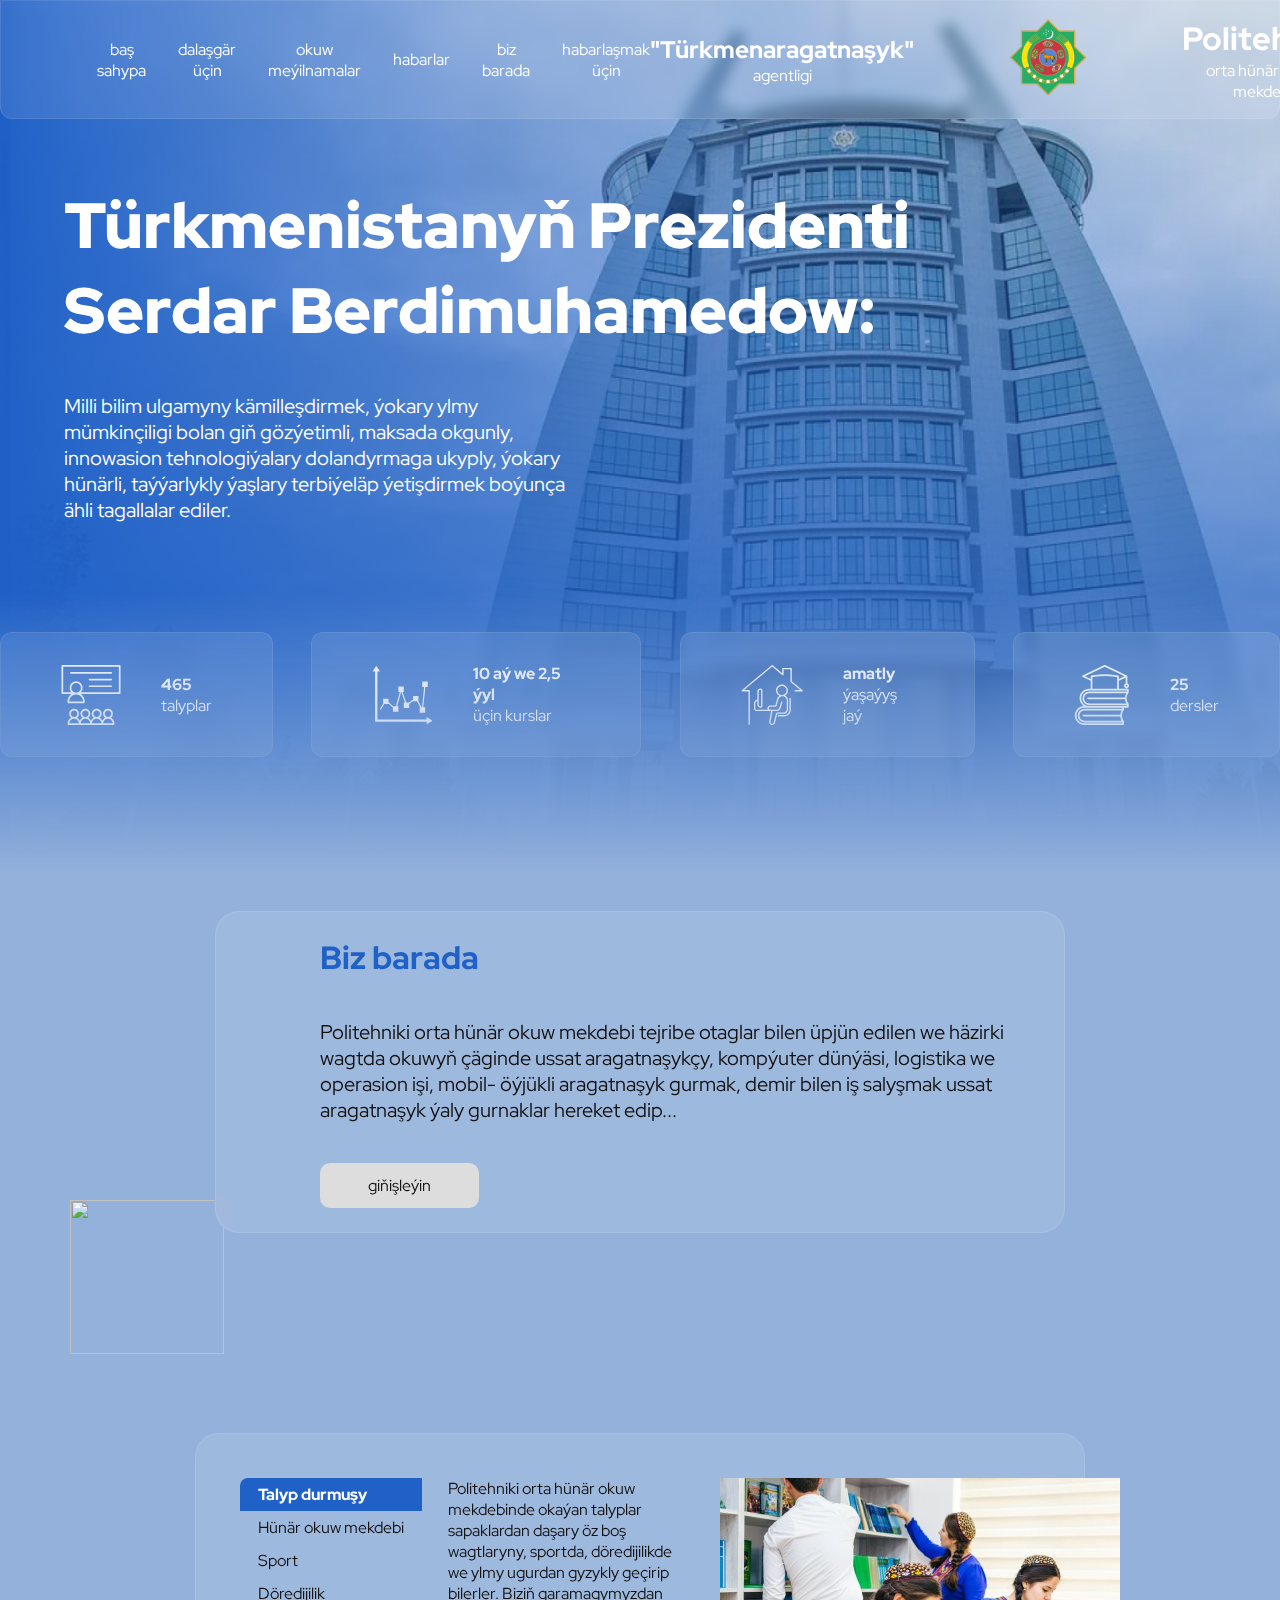
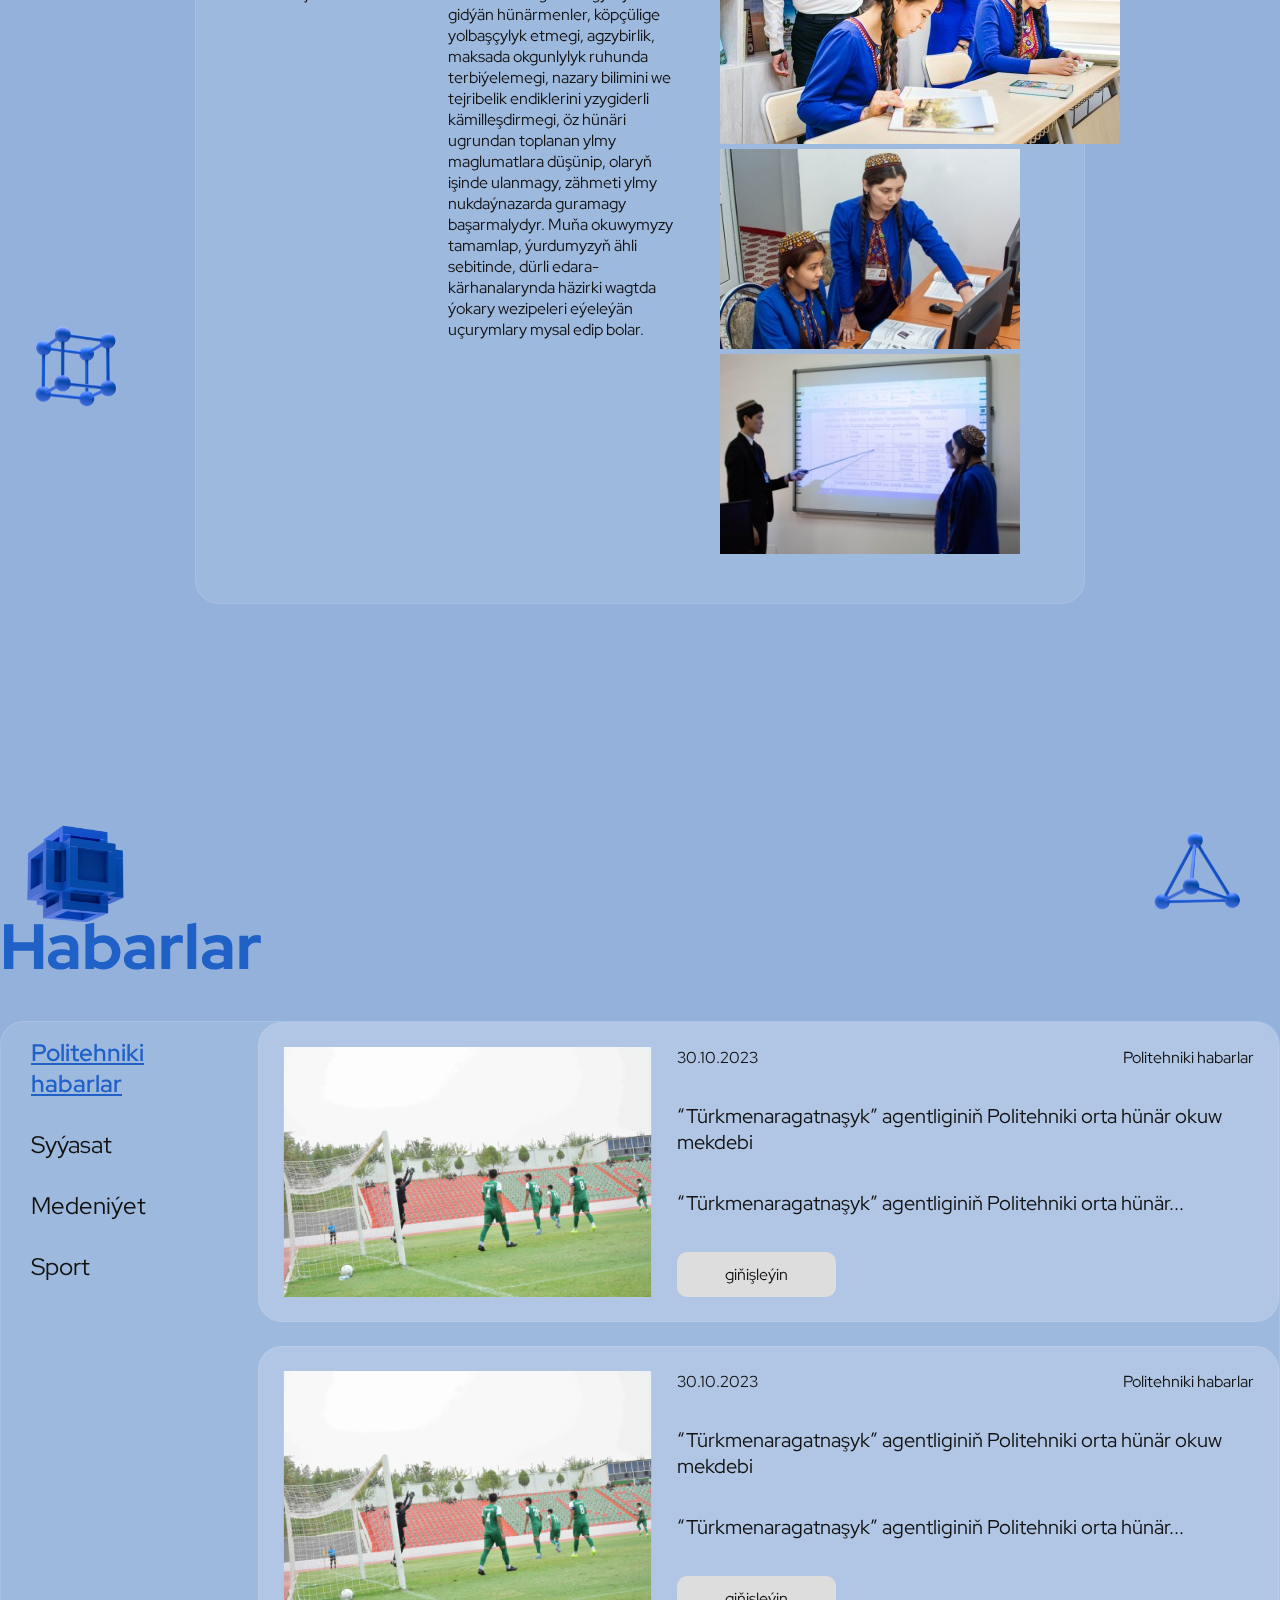
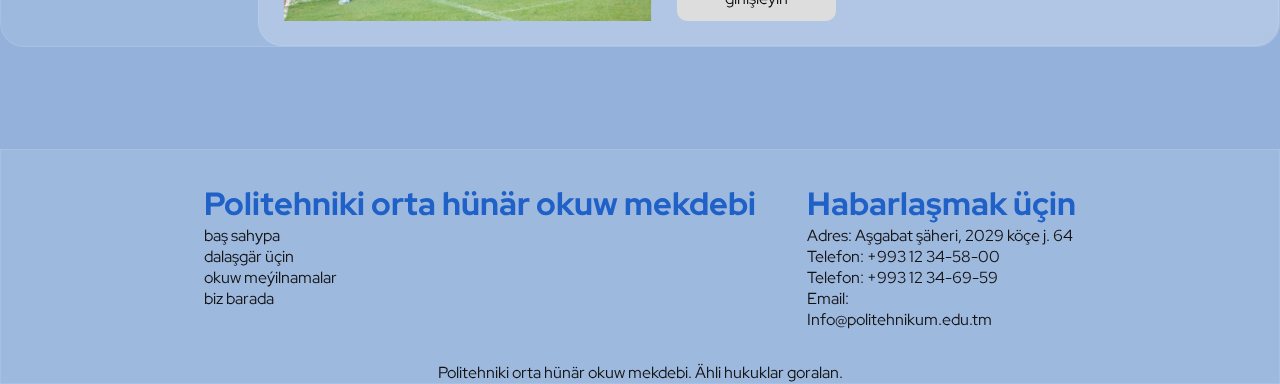
==== commit 41d9a6ef: "changed bg" ====
--- a/index.html
+++ b/index.html
@@ -11,8 +11,8 @@
 <body>
 
     <div class="bg-shapes">
-        <span class="floating block" style="top: 900px; left: 1200px; animation-delay: -4.5s;"><img src="img/bg-shapes/Block_8x8x8_Super_Rounded.png" alt=""></span>
-        <span class="floating matrix" style="top: 1200px; left: 70px;"><img src="img/bg-shapes/Block_Matrix_x3.png" alt=""></span>
+        <span class="floating block" style="top: 900px; left: 1250px; animation-delay: -4.5s;"><img src="img/bg-shapes/Block_8x8x8_Super_Rounded.png" alt="" ></span>
+        <span class="floating matrix" style="top: 1200px; left: 70px;"><img src="img/bg-shapes/Block_Matrix_x 1.png" alt="" width="300"></span>
         <span class="floating cage" style="top: 1650px; left: 1300px; animation-delay: -2s;"><img src="img/bg-shapes/Block_Cage.png" alt=""></span>
         <span class="floating cross" style="top: 1800px; left: 700px; animation-delay: -6s;"><img src="img/bg-shapes/Block_Cross_3D.png" alt=""></span>
         <span class="floating atom-cube" style="top: 1900px; animation-delay: -3s;"><img src="img/bg-shapes/Atom_Cube.png" alt=""></span>
@@ -22,7 +22,7 @@
 
     <div class="bg-shapes mobile">
         <span class="floating block" style="top: 800px; left: 200px; animation-delay: -4.5s;"><img src="img/bg-shapes/Block_8x8x8_Super_Rounded.png" alt=""></span>
-        <span class="floating matrix" style="top: 1100px; left: 10px;"><img src="img/bg-shapes/Block_Matrix_x3.png" alt=""></span>
+        <span class="floating matrix" style="top: 1100px; left: 10px;"><img src="img/bg-shapes/Block_Matrix_x 1.png" alt=""></span>
         <span class="floating cage" style="top: 1400px; left: 150px; animation-delay: -2s;"><img src="img/bg-shapes/Block_Cage.png" alt=""></span>
         <span class="floating cross" style="top: 1800px; left: 200px; animation-delay: -6s;"><img src="img/bg-shapes/Block_Cross_3D.png" alt=""></span>
         <span class="floating atom-cube" style="top: 2000px; animation-delay: -3s;"><img src="img/bg-shapes/Atom_Cube.png" alt=""></span>
@@ -120,7 +120,7 @@
 
     <main>
         <div class="container about home">
-                <img src="img/main/about-img.png" alt="">
+                <img src="img/about-img.png" alt="">
 
             <div class="about-content">
                 <h1>Biz barada</h1>
--- a/style.css
+++ b/style.css
@@ -33,15 +33,6 @@
 }
 
 /* BG-SHAPES */
-.bg-shapes {
-    width: 100%;
-    height: 100%;
-    position: relative;
-    z-index: -1;
-    
-    left: 50%;
-    transform: translateX(-50%);
-}
 
 .bg-shapes.mobile {
     display: none;
@@ -57,10 +48,17 @@
     -webkit-animation-iteration-count: infinite;
 }
 
+.floating > img {
+    width: 12vw;
+    height: 12vw;
+    max-width: 12vw;
+    max-height: 12vw;
+}
+
 @media only screen and (max-width: 1750px) {
     .floating > img{
-        width: 350px;
-        height: 350px;
+        max-width: 350px;
+        max-height: 350px;
     }
 }
 
@@ -74,8 +72,11 @@
     }
 
     .bg-shapes.mobile > .floating > img{
-        width: 200px;
-        height: 200px;
+        max-width: 125px;
+        max-height: 125px;
+
+        min-width: 125px;
+        min-height: 125px;
     }
 }
 
@@ -454,6 +455,7 @@
 main * {
     color: var(--dark);
 }
+
 main {
     display: flex;
 
@@ -467,6 +469,29 @@
 }
 
 /* container settings */
+
+.more-news.container {
+    margin: 4rem 0;
+    display: flex;
+    flex-direction: column;
+    gap: 2rem;
+}
+
+.overlay {
+    max-width: fit-content;
+    max-height: fit-content;
+    align-self: center;
+    background-color: #979797;
+}
+
+.overlay>img {
+    mix-blend-mode: multiply;
+    max-width: 50vw;
+}
+
+.date {
+    align-self: center;
+}
 
 .container {
     box-sizing: content-box;
@@ -551,8 +576,22 @@
 }
 
 @media screen and (max-width: 640px) {
+    .more-news > .main-heading {
+        font-size: 1rem;
+    }
+
+    .more-news.container>.content {
+        font-size: 1rem;
+        padding: 0;
+        margin: 0;
+    }
+
     .container {
         padding: 1.5rem;
+    }
+
+    main {
+        margin: 0 2rem;
     }
 
     main > .container.about.home {
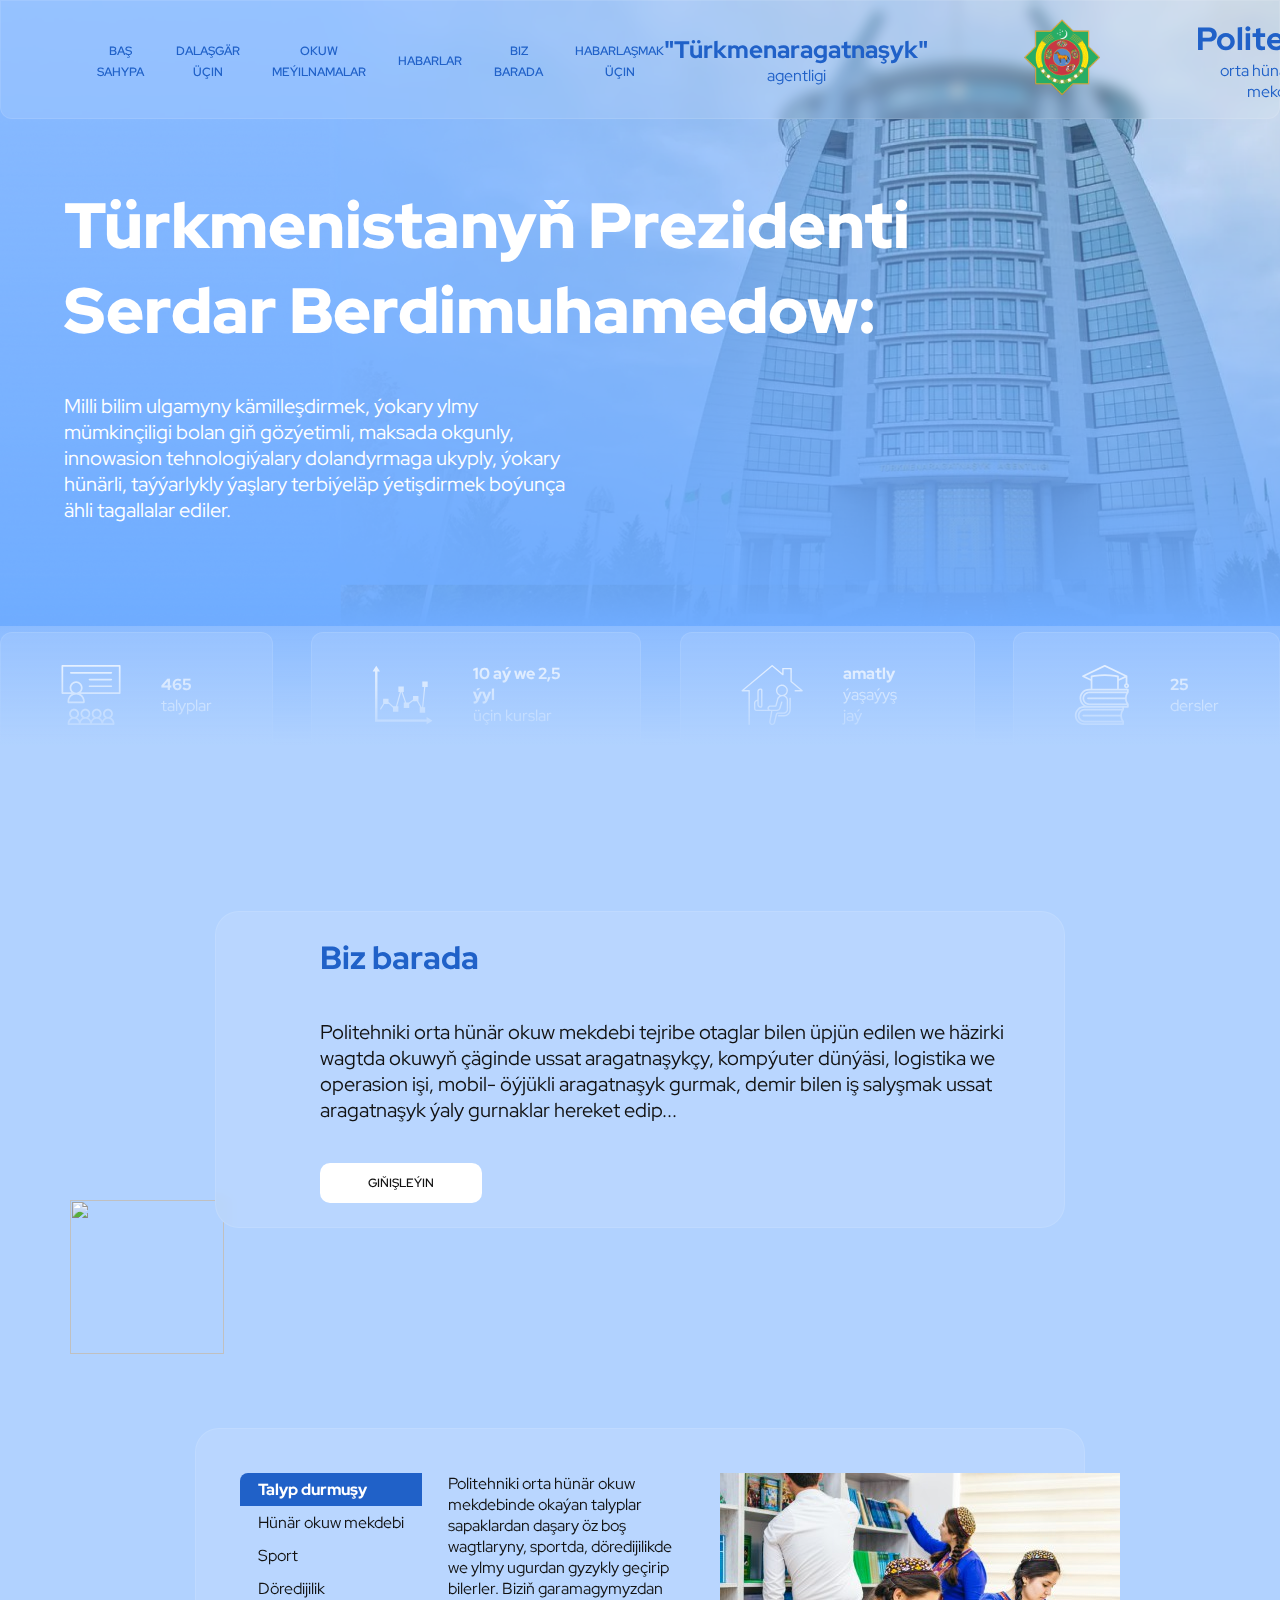
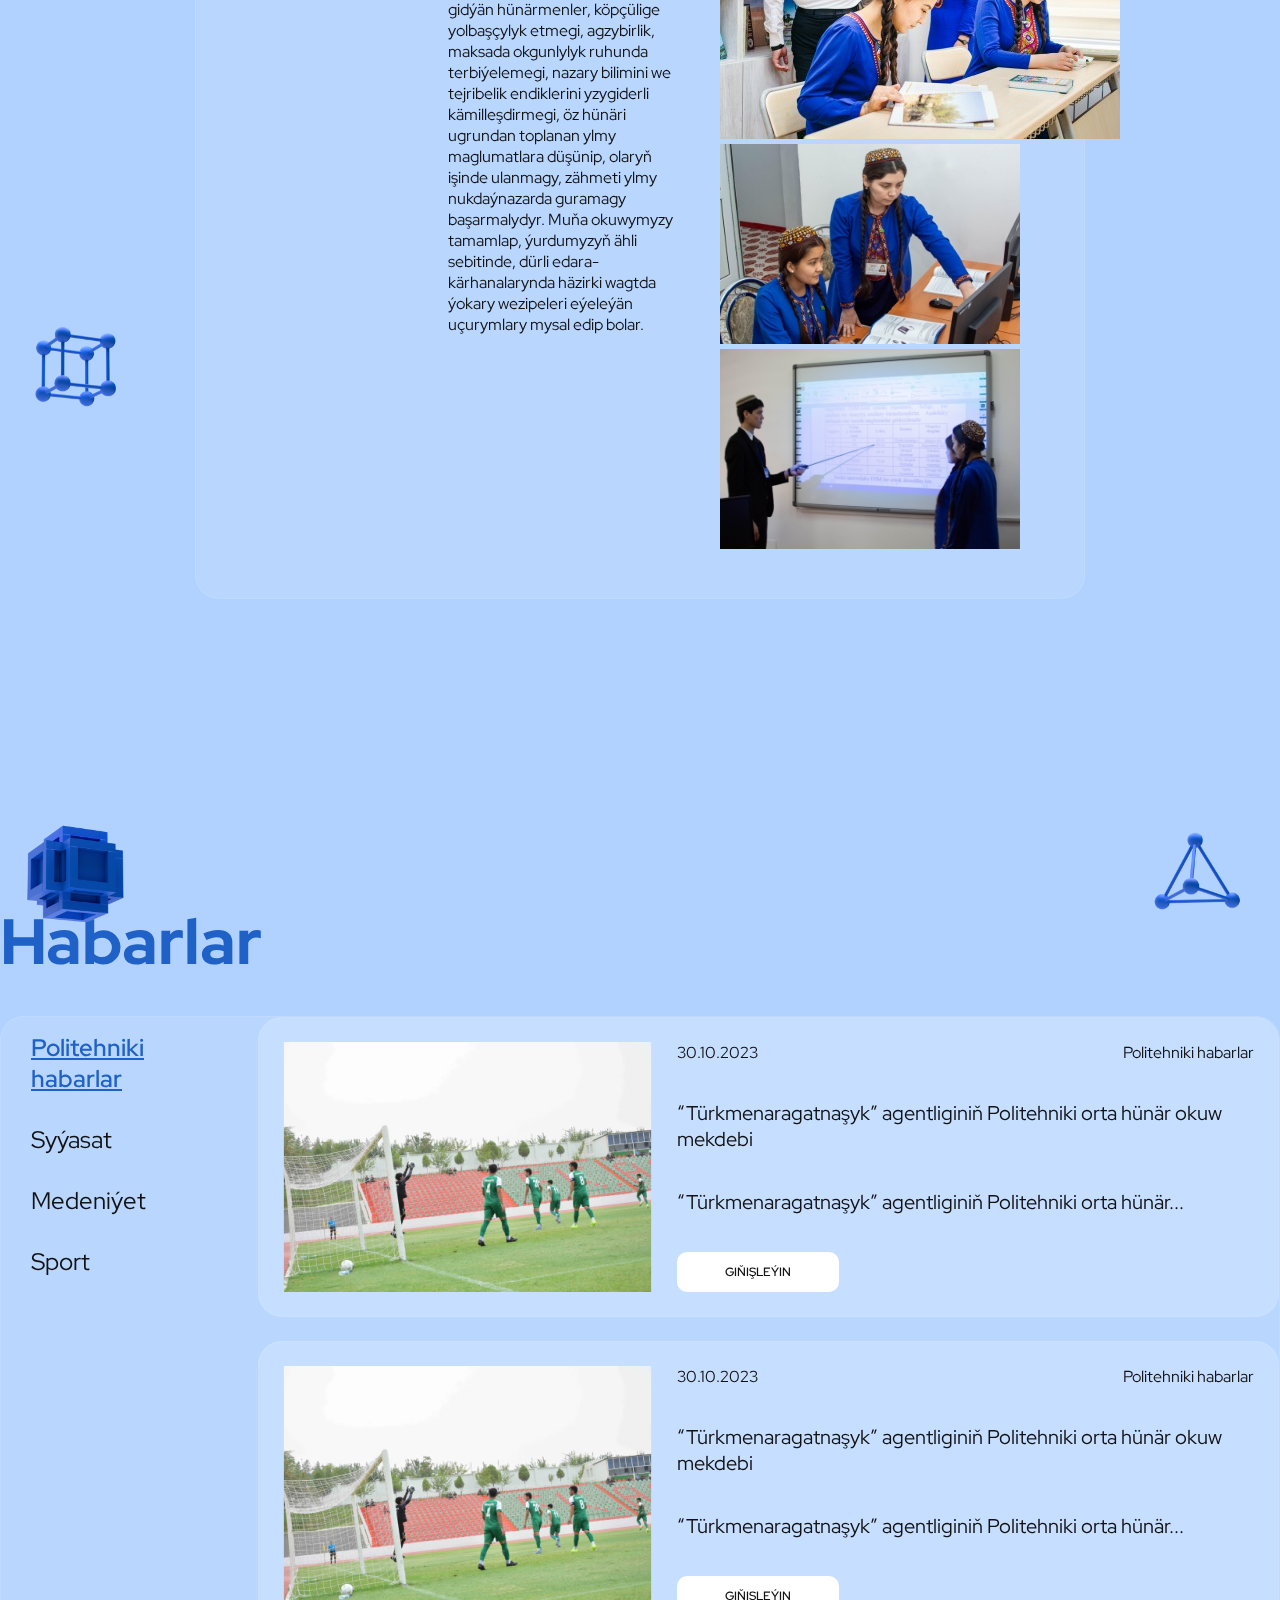
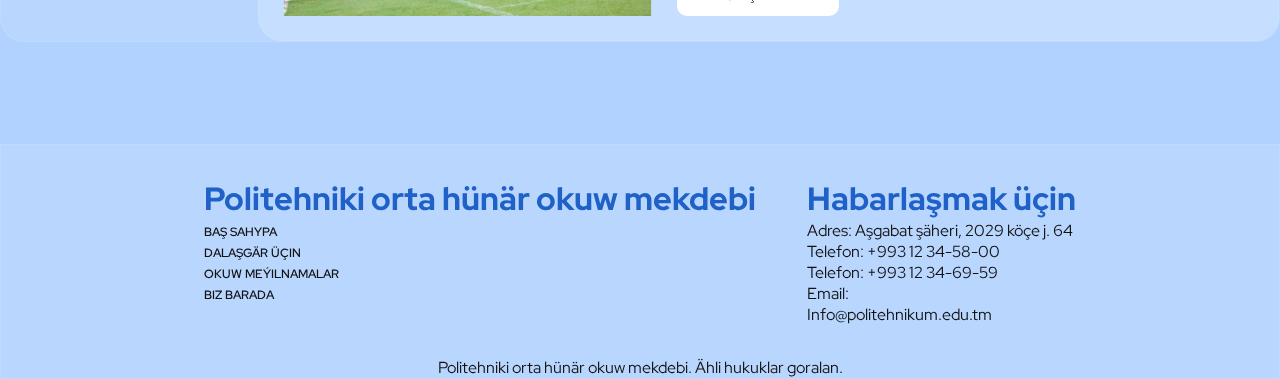
==== commit bea066f4: "changed all" ====
--- a/index.html
+++ b/index.html
@@ -33,9 +33,9 @@
     <header>
         <nav>
             <svg xmlns="http://www.w3.org/2000/svg" width="24" height="20" viewBox="0 0 24 24" fill="none" class="burger" id="burger">
-                <path d="M2 2H26" stroke="#fff" stroke-width="4" stroke-linecap="round"/>
-                <path d="M2 12H26" stroke="#fff" stroke-width="4" stroke-linecap="round"/>
-                <path d="M2 22H26" stroke="#fff" stroke-width="4" stroke-linecap="round"/>
+                <path d="M2 2H26" stroke="#2061C8" stroke-width="4" stroke-linecap="round"/>
+                <path d="M2 12H26" stroke="#2061C8" stroke-width="4" stroke-linecap="round"/>
+                <path d="M2 22H26" stroke="#2061C8" stroke-width="4" stroke-linecap="round"/>
             </svg>
 
             <ul class="navlist">
--- a/style.css
+++ b/style.css
@@ -28,7 +28,7 @@
 }
 
 body {
-    background: #94B1DB;
+    background: #b1d2ff;
     position: relative;
 }
 
@@ -105,12 +105,12 @@
 }
 
 header {
-    background-image: url('img/bg.png');
+    background-image: url('img/bg-bright.png');
     background-repeat: no-repeat;
     background-position: 105% -5%;
     background-size: contain;
     position: relative;
-    background-color: var(--blue);
+    background-color: #8CBCFF;
 }
 
 .transition {
@@ -124,7 +124,7 @@
     bottom: 0;
     width: 100%;
     height: 20rem;
-    background: linear-gradient(180deg, rgba(18, 86, 195, 0), #94B1DB 88.85%);
+    background: linear-gradient(180deg, rgba(177, 210, 255, 0.00) 10.79%, #B1D2FF 48.45%, #B1D2FF 121.07%);
 }
 
 /* NAV */
@@ -151,11 +151,20 @@
     margin-left: 2rem;
 }
 
+a, .navlist-item > a::after, .logo-item > h2, .logo-item > p, .logo-item > h1, .logo-item > h1 > b {
+    color: #2061C8;
+}
+
+.navlist-item > a::after {
+    background-color: #2061C8;
+}
+
 a {
     text-align: left;
     text-decoration: none;
-    text-transform: lowercase;
-    font-size: 1rem;
+    text-transform: uppercase;
+    font-size: .75rem;
+    font-weight: 500;
 
     position: relative;
 }
@@ -166,8 +175,7 @@
     left: 0;
     bottom: -6px;
     width: 100%;
-    height: 3px;
-    background-color: #fff;
+    height: 2px;
     border-radius: 5px;
     transform-origin: right;
     transform: scale(0);
@@ -380,7 +388,7 @@
 
 /* HEAD SECTION */
 .some-info {
-    margin-top: clamp(1rem, 10 * (1vw + 1vh) / 2, 16.5rem);
+    margin-top: clamp(1rem, 10 * (1vw + 1vh) / 2, 15rem);
 }
 
 .section-items {
@@ -529,14 +537,13 @@
 .btn {
     padding: 0.75rem 3rem;
     color: var(--dark);
-    background-color: #DDDDDD;
+    background-color: #ffffff;
     max-width: max-content;
     border-radius: 10px;
     transition: var(--trnz);
 }
 
 .btn:hover {
-    background-color: #fff;
     box-shadow: var(--shadow);
 }
 
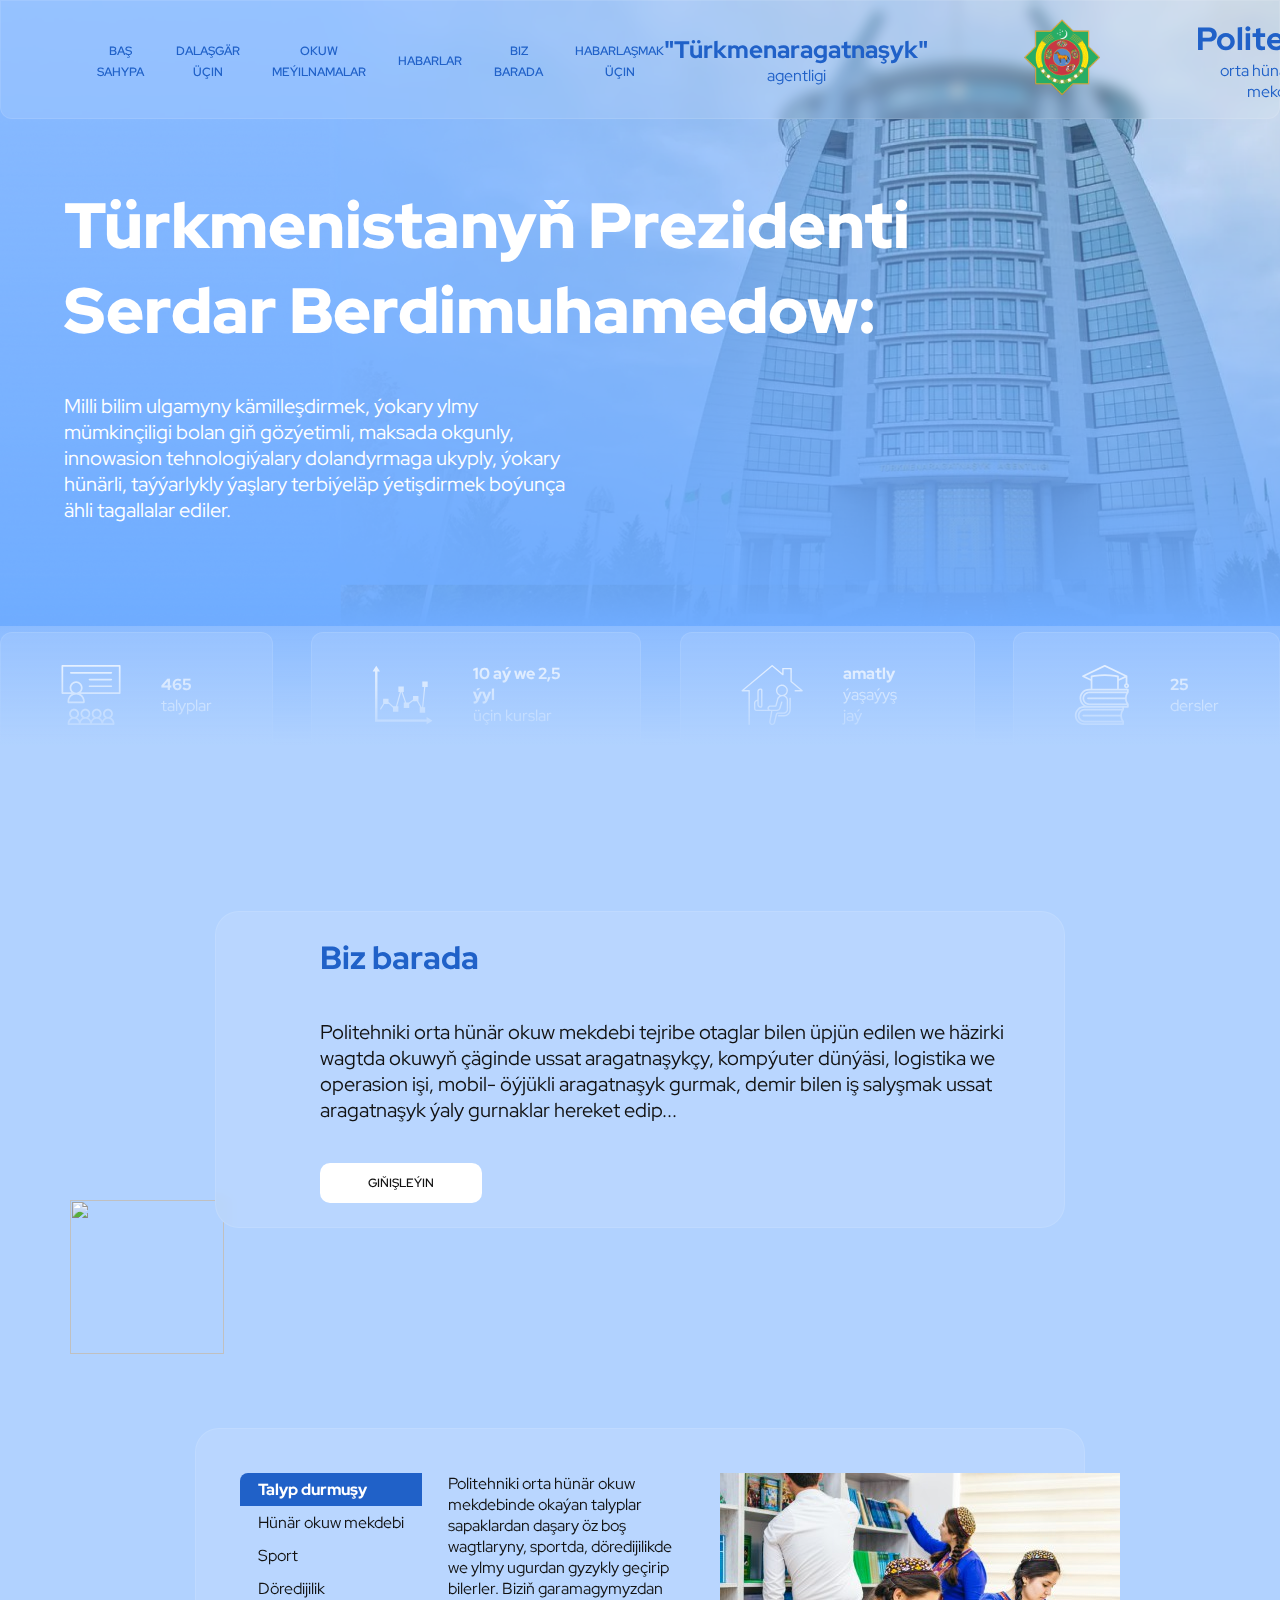
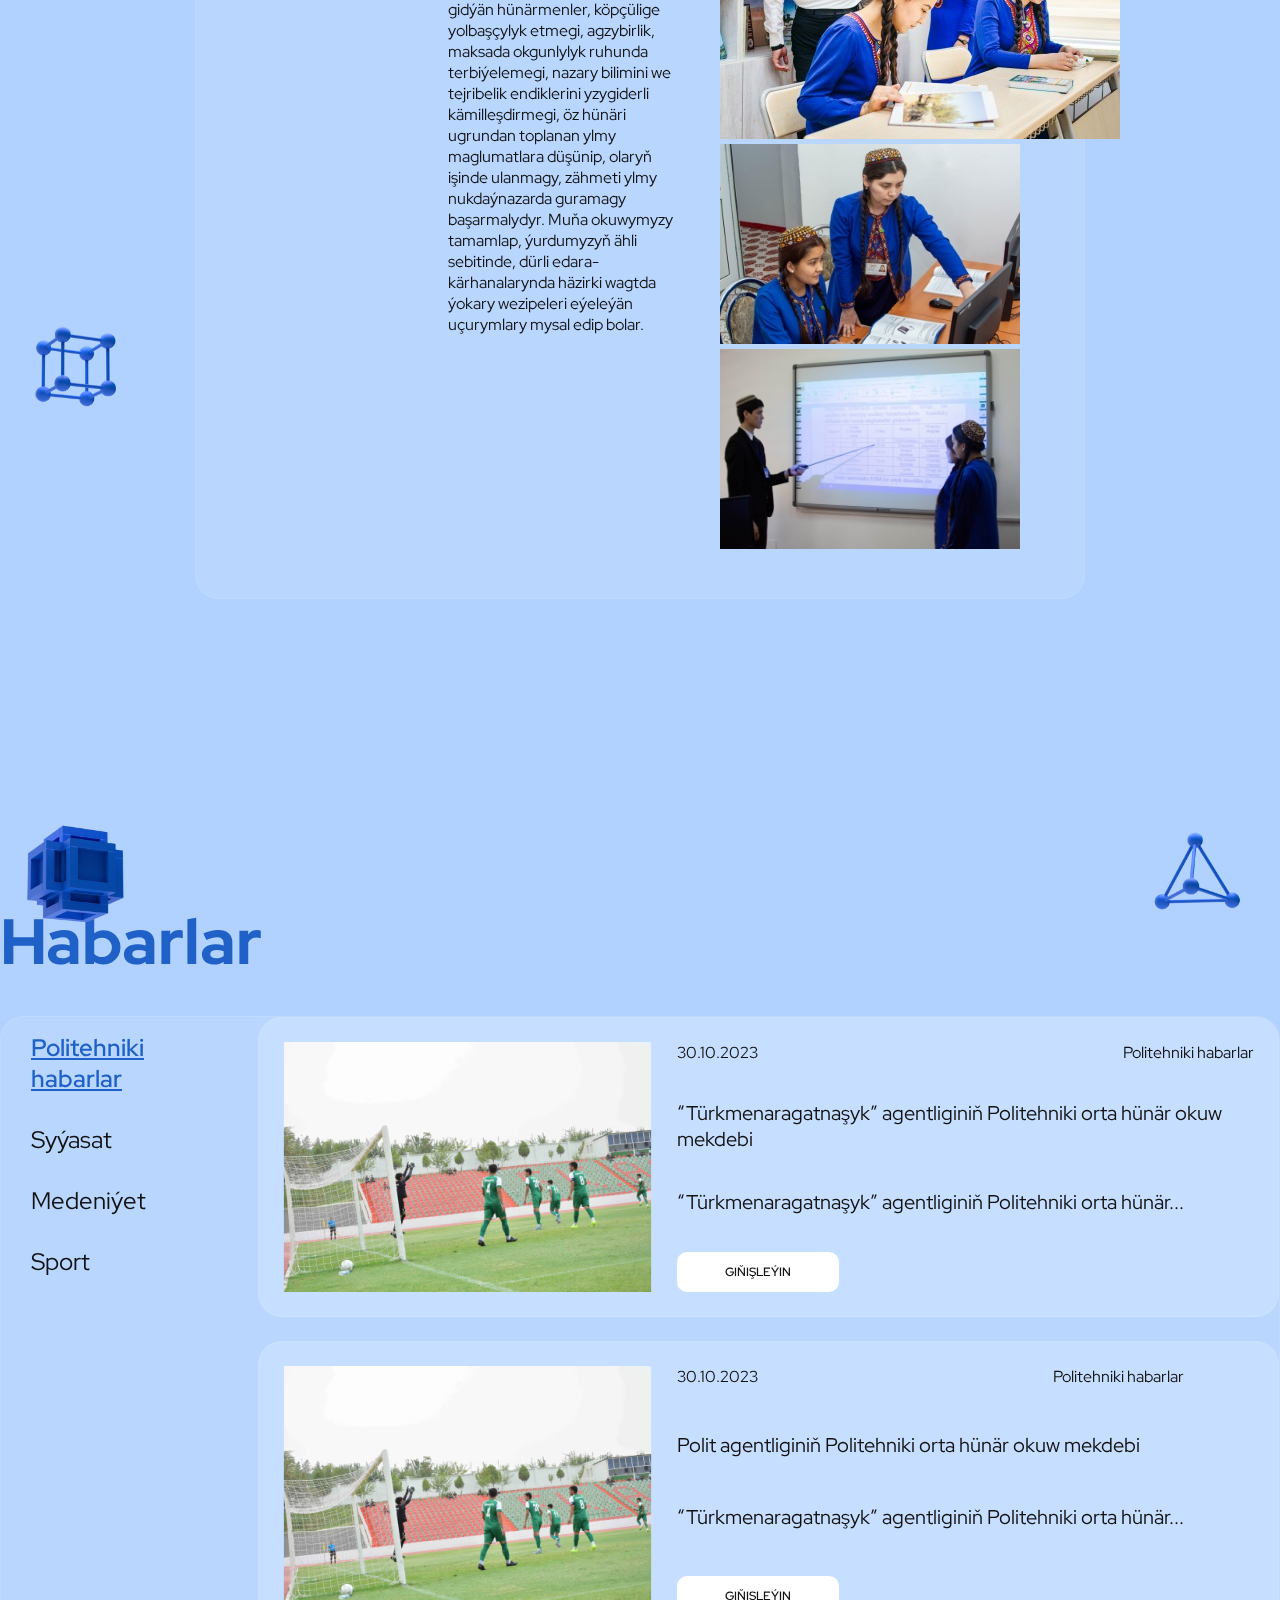
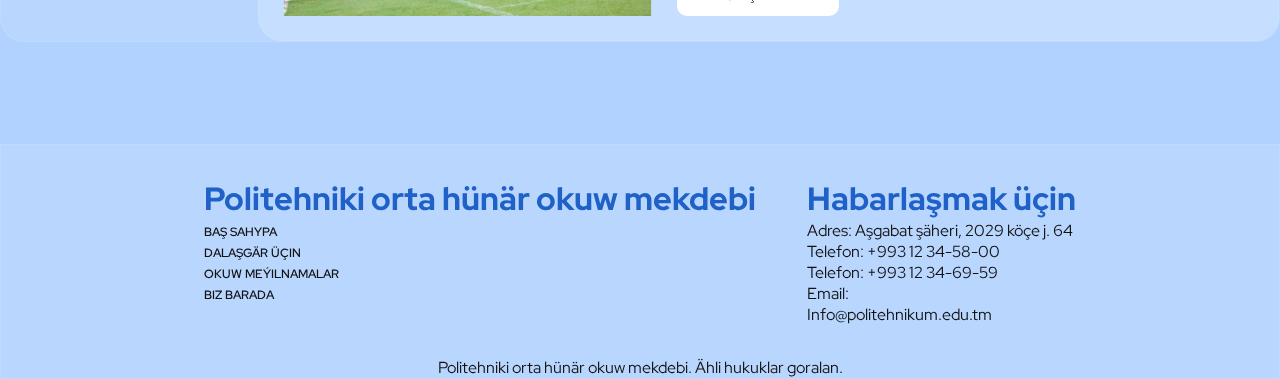
==== commit fabfd4d8: "fix block" ====
--- a/index.html
+++ b/index.html
@@ -158,6 +158,43 @@
                     <li class="news-list-item">Medeniýet</li>
                     <li class="news-list-item">Sport</li>
                 </ul>
+                
+                <!-- Politehniki -->
+                <div class="last-news active">
+                    <div class="news-item">
+                        <div class="inside-news-item">
+                            <img src="img/main/news/turkmenaragatnasyk-agentliginin-politehniki-orta-hunar-okuw-mekdebi.jpg" alt="">
+                            <div class="news-content">
+                                <div class="subtitle">
+                                    <p>30.10.2023</p>
+                                    <p>Politehniki habarlar</p>
+                                </div>
+                                <p>“Türkmenaragatnaşyk” agentliginiň Politehniki
+                                    orta hünär okuw mekdebi</p>
+                                <p>“Türkmenaragatnaşyk” agentliginiň Politehniki orta hünär...</p>
+                                <a href="habarlar.html" class="btn">giňişleýin</a>
+                            </div>
+                        </div>
+                    </div>
+
+                    <div class="news-item">
+                        <div class="inside-news-item">
+                            <img src="img/main/news/turkmenaragatnasyk-agentliginin-politehniki-orta-hunar-okuw-mekdebi.jpg" alt="">
+                            <div class="news-content">
+                                <div class="subtitle">
+                                    <p>30.10.2023</p>
+                                    <p>Politehniki habarlar</p>
+                                </div>
+                                <p>Polit agentliginiň Politehniki
+                                    orta hünär okuw mekdebi</p>
+                                <p>“Türkmenaragatnaşyk” agentliginiň Politehniki orta hünär...</p>
+                                <a href="habarlar.html" class="btn">giňişleýin</a>
+                            </div>
+                        </div>
+                    </div>
+                </div>
+
+                <!-- Syyasat -->
                 <div class="last-news">
                     <div class="news-item">
                         <div class="inside-news-item">
@@ -167,7 +204,77 @@
                                     <p>30.10.2023</p>
                                     <p>Politehniki habarlar</p>
                                 </div>
+                                <p>Syyasat agentliginiň Politehniki
+                                    orta hünär okuw mekdebi</p>
+                                <p>“Türkmenaragatnaşyk” agentliginiň Politehniki orta hünär...</p>
+                                <a href="habarlar.html" class="btn">giňişleýin</a>
+                            </div>
+                        </div>
+                    </div>
+
+                    <div class="news-item">
+                        <div class="inside-news-item">
+                            <img src="img/main/news/turkmenaragatnasyk-agentliginin-politehniki-orta-hunar-okuw-mekdebi.jpg" alt="">
+                            <div class="news-content">
+                                <div class="subtitle">
+                                    <p>30.10.2023</p>
+                                    <p>Politehniki habarlar</p>
+                                </div>
                                 <p>“Türkmenaragatnaşyk” agentliginiň Politehniki
+                                    orta hünär okuw mekdebi</p>
+                                <p>“Türkmenaragatnaşyk” agentliginiň Politehniki orta hünär...</p>
+                                <a href="habarlar.html" class="btn">giňişleýin</a>
+                            </div>
+                        </div>
+                    </div>
+                </div>
+
+                <!-- Medeniyet -->
+                <div class="last-news">
+                    <div class="news-item">
+                        <div class="inside-news-item">
+                            <img src="img/main/news/turkmenaragatnasyk-agentliginin-politehniki-orta-hunar-okuw-mekdebi.jpg" alt="">
+                            <div class="news-content">
+                                <div class="subtitle">
+                                    <p>30.10.2023</p>
+                                    <p>Politehniki habarlar</p>
+                                </div>
+                                <p>Medeniyet agentliginiň Politehniki
+                                    orta hünär okuw mekdebi</p>
+                                <p>“Türkmenaragatnaşyk” agentliginiň Politehniki orta hünär...</p>
+                                <a href="habarlar.html" class="btn">giňişleýin</a>
+                            </div>
+                        </div>
+                    </div>
+
+                    <div class="news-item">
+                        <div class="inside-news-item">
+                            <img src="img/main/news/turkmenaragatnasyk-agentliginin-politehniki-orta-hunar-okuw-mekdebi.jpg" alt="">
+                            <div class="news-content">
+                                <div class="subtitle">
+                                    <p>30.10.2023</p>
+                                    <p>Politehniki habarlar</p>
+                                </div>
+                                <p>“Türkmenaragatnaşyk” agentliginiň Politehniki
+                                    orta hünär okuw mekdebi</p>
+                                <p>“Türkmenaragatnaşyk” agentliginiň Politehniki orta hünär...</p>
+                                <a href="habarlar.html" class="btn">giňişleýin</a>
+                            </div>
+                        </div>
+                    </div>
+                </div>
+
+                <!-- Sport -->
+                <div class="last-news">
+                    <div class="news-item">
+                        <div class="inside-news-item">
+                            <img src="img/main/news/turkmenaragatnasyk-agentliginin-politehniki-orta-hunar-okuw-mekdebi.jpg" alt="">
+                            <div class="news-content">
+                                <div class="subtitle">
+                                    <p>30.10.2023</p>
+                                    <p>Politehniki habarlar</p>
+                                </div>
+                                <p>Sport agentliginiň Politehniki
                                     orta hünär okuw mekdebi</p>
                                 <p>“Türkmenaragatnaşyk” agentliginiň Politehniki orta hünär...</p>
                                 <a href="habarlar.html" class="btn">giňişleýin</a>
@@ -245,10 +352,16 @@
     
     const section = document.getElementsByClassName('news-container')[0].getElementsByClassName('news-list-item');
     let newsTheme = document.getElementsByClassName('news-container')[0].getElementsByClassName('selected')[0];
+    const lastNewsBlocks = document.getElementsByClassName('last-news');
+    let activeNewsBlock = Array(...lastNewsBlocks).filter((x) => x.classList.contains('active'))[0];
 
     for (let item of section) {
         item.addEventListener('click', (e) => {
             newsTheme.classList.toggle('selected');
+            let idx = Array(...section).indexOf(item);
+            activeNewsBlock.classList.toggle('active');
+            lastNewsBlocks[idx].classList.toggle('active');
+            activeNewsBlock = lastNewsBlocks[idx];
             newsTheme = item;
             item.classList.toggle('selected');
         })
--- a/style.css
+++ b/style.css
@@ -667,6 +667,14 @@
     list-style: none;
 }
 
+.last-news {
+    display: none;
+}
+
+.last-news.active {
+    display: block;
+}
+
 .news-list-item {
     font-size: 1.5rem;
     padding: 15px 30px;
